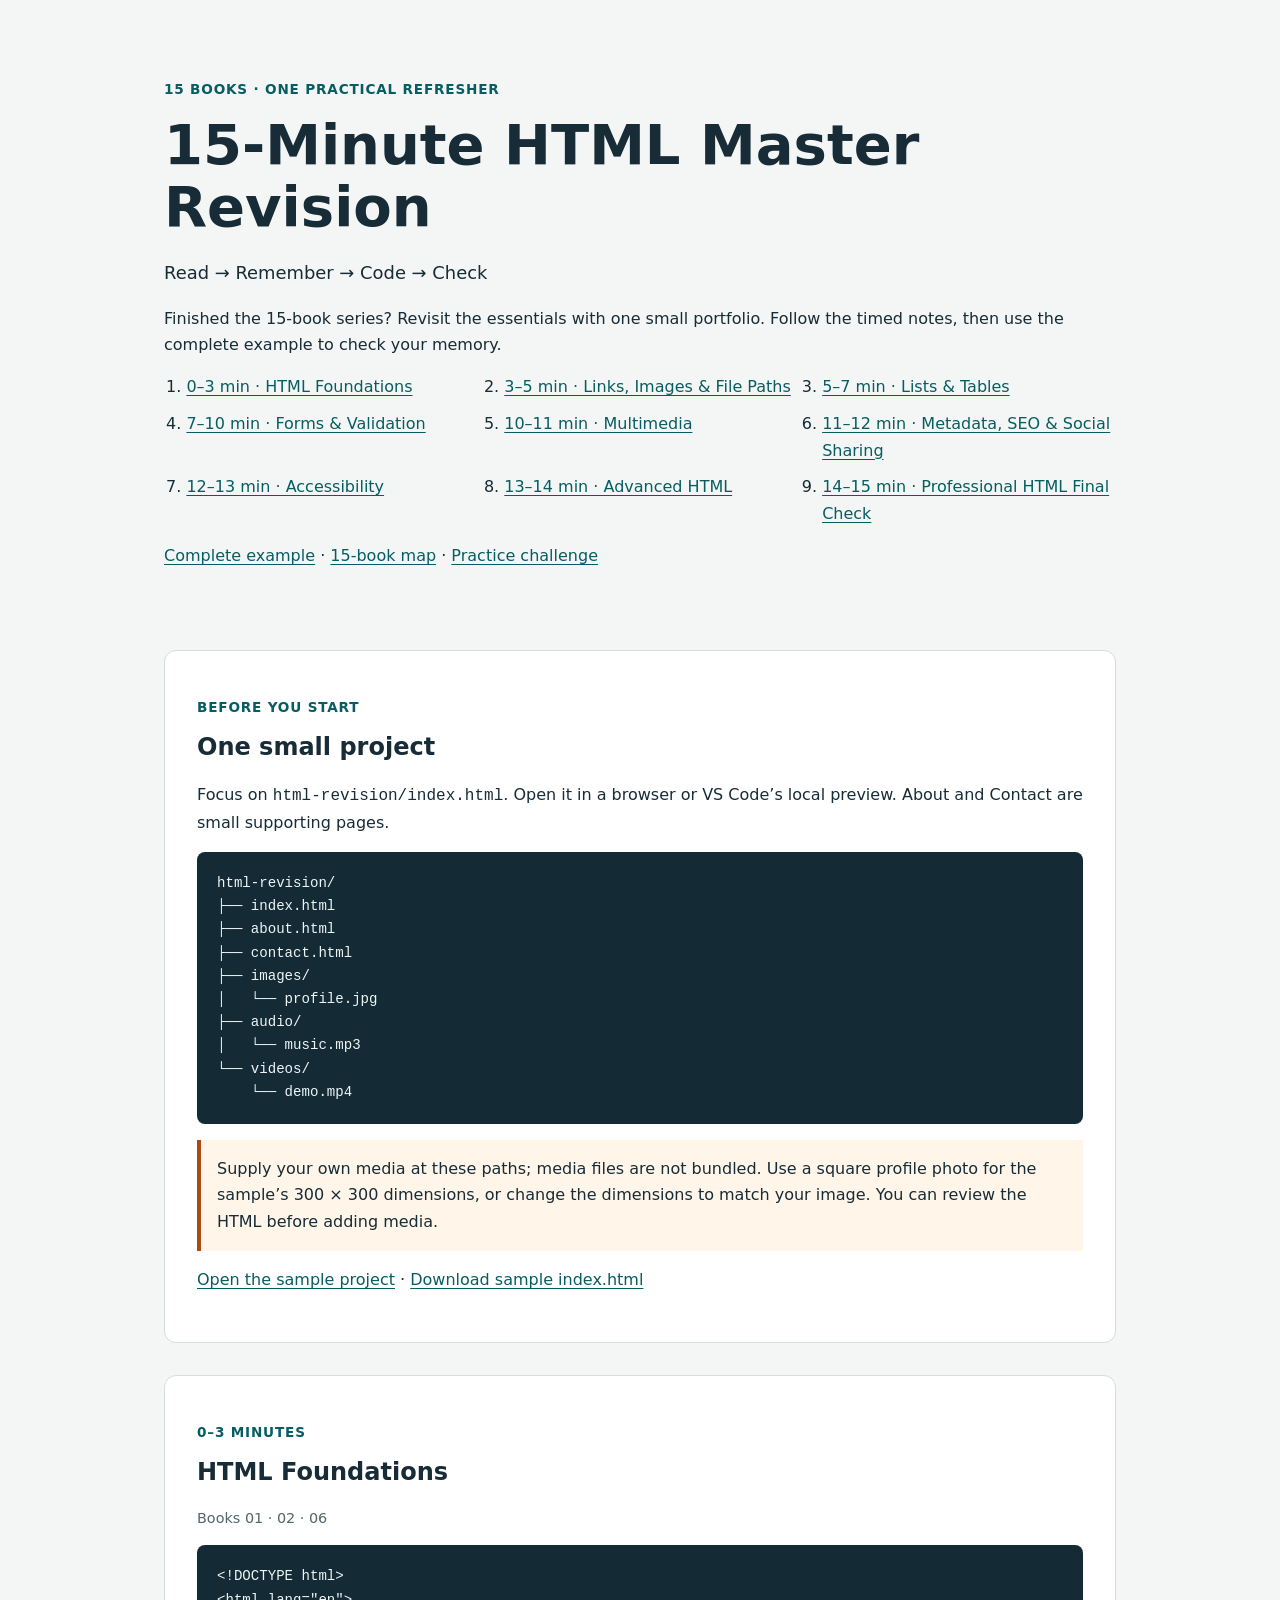
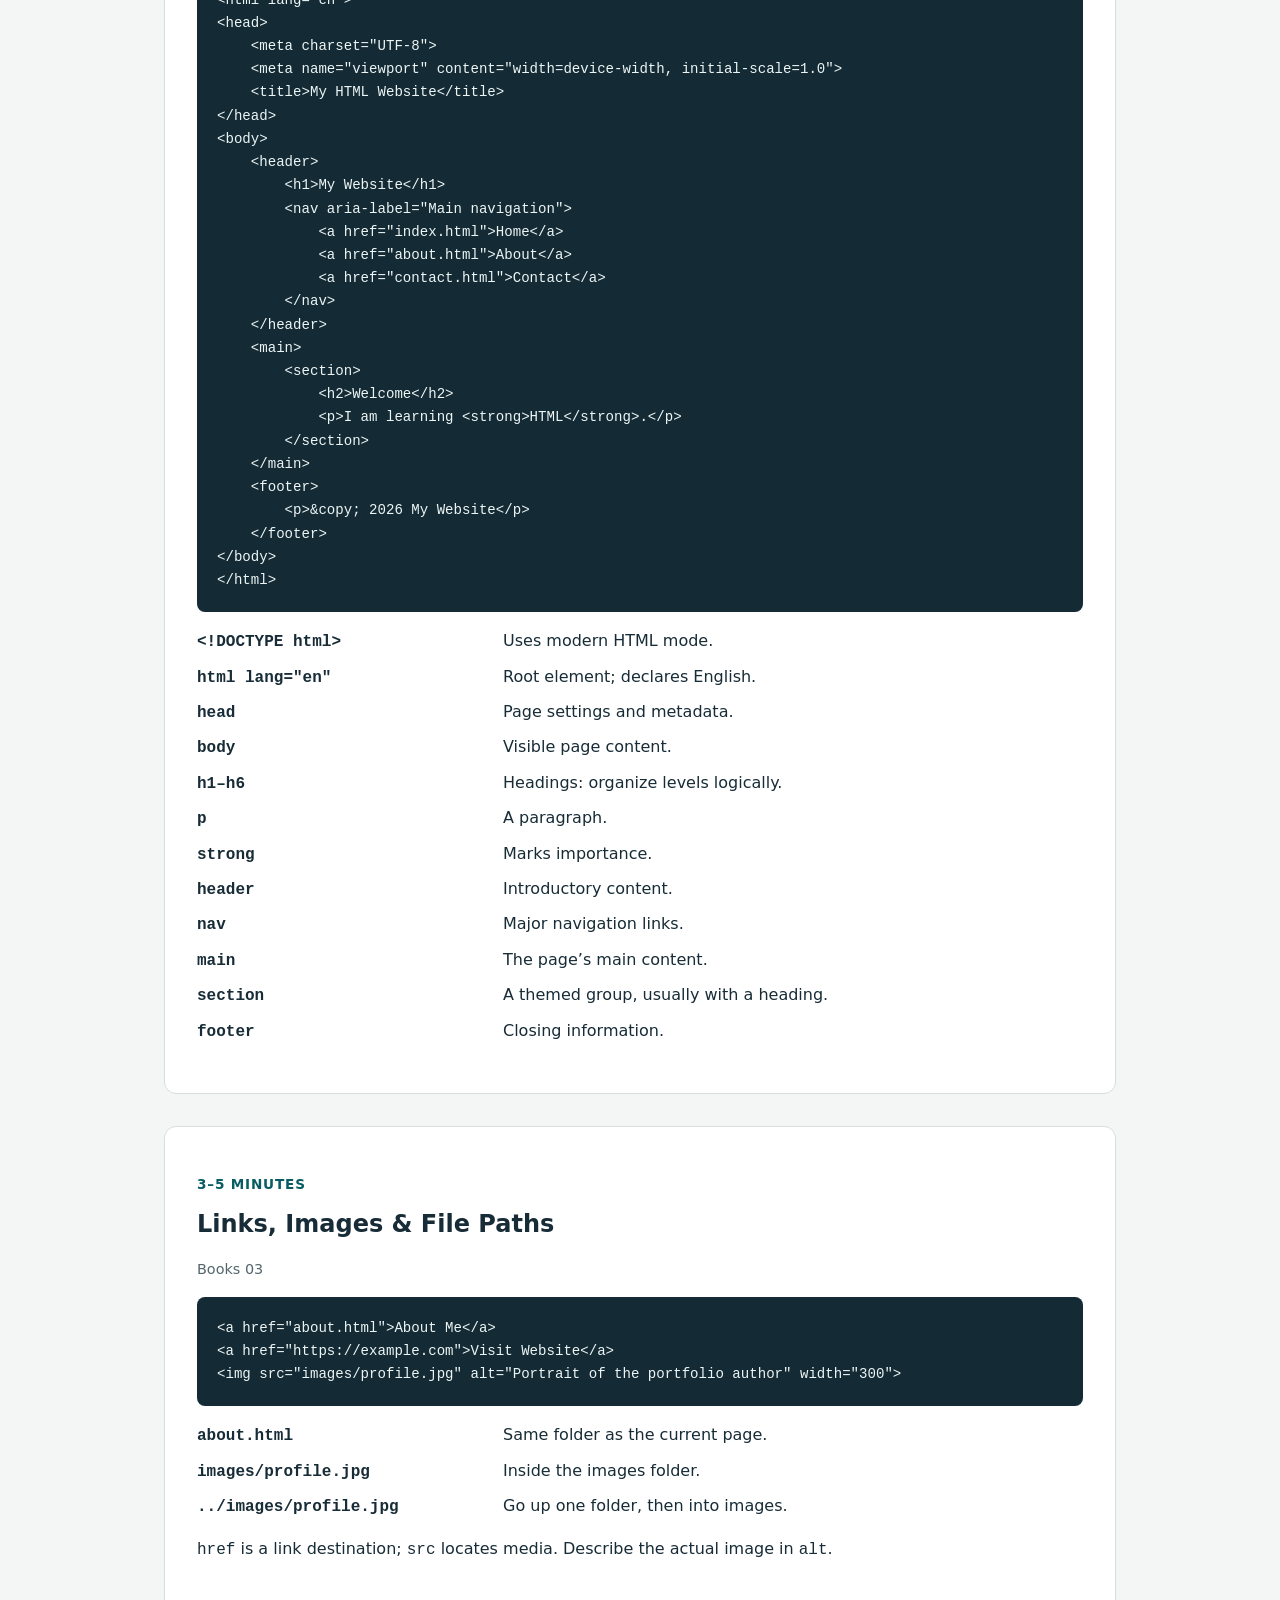
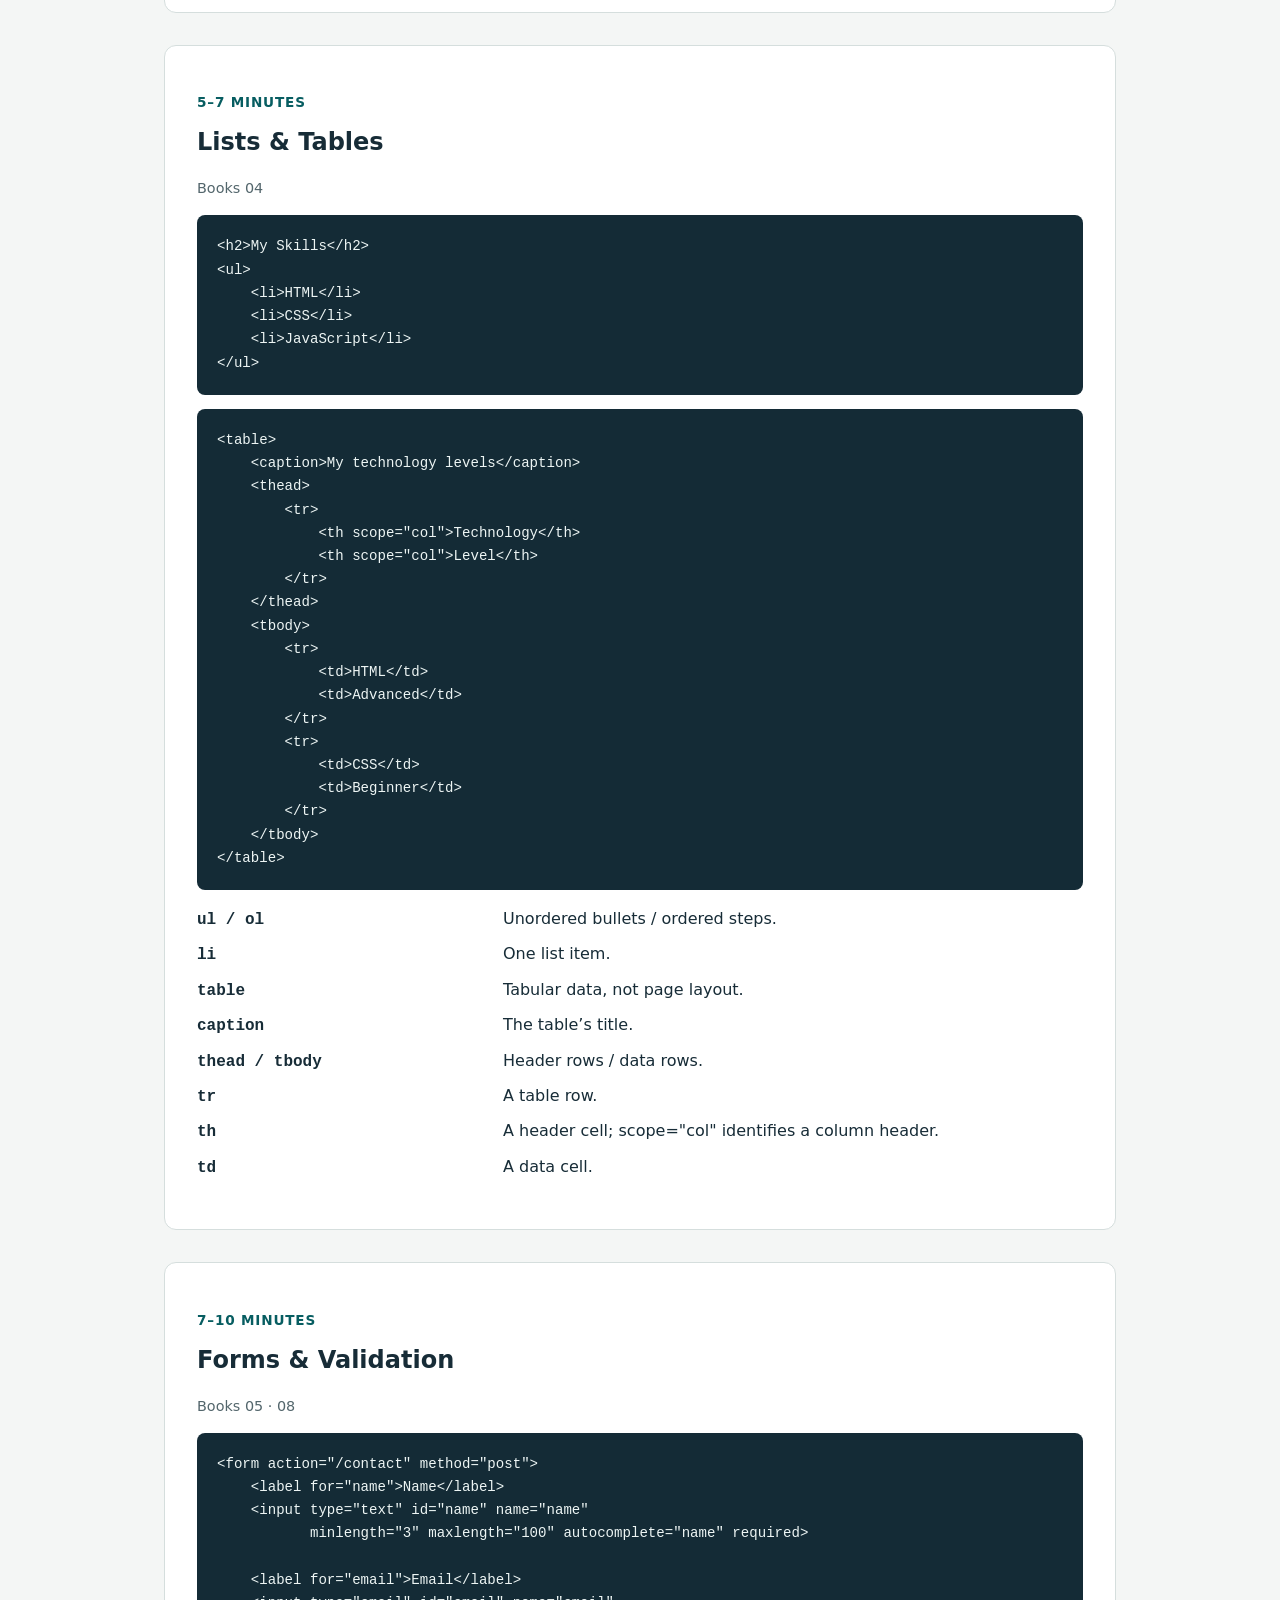
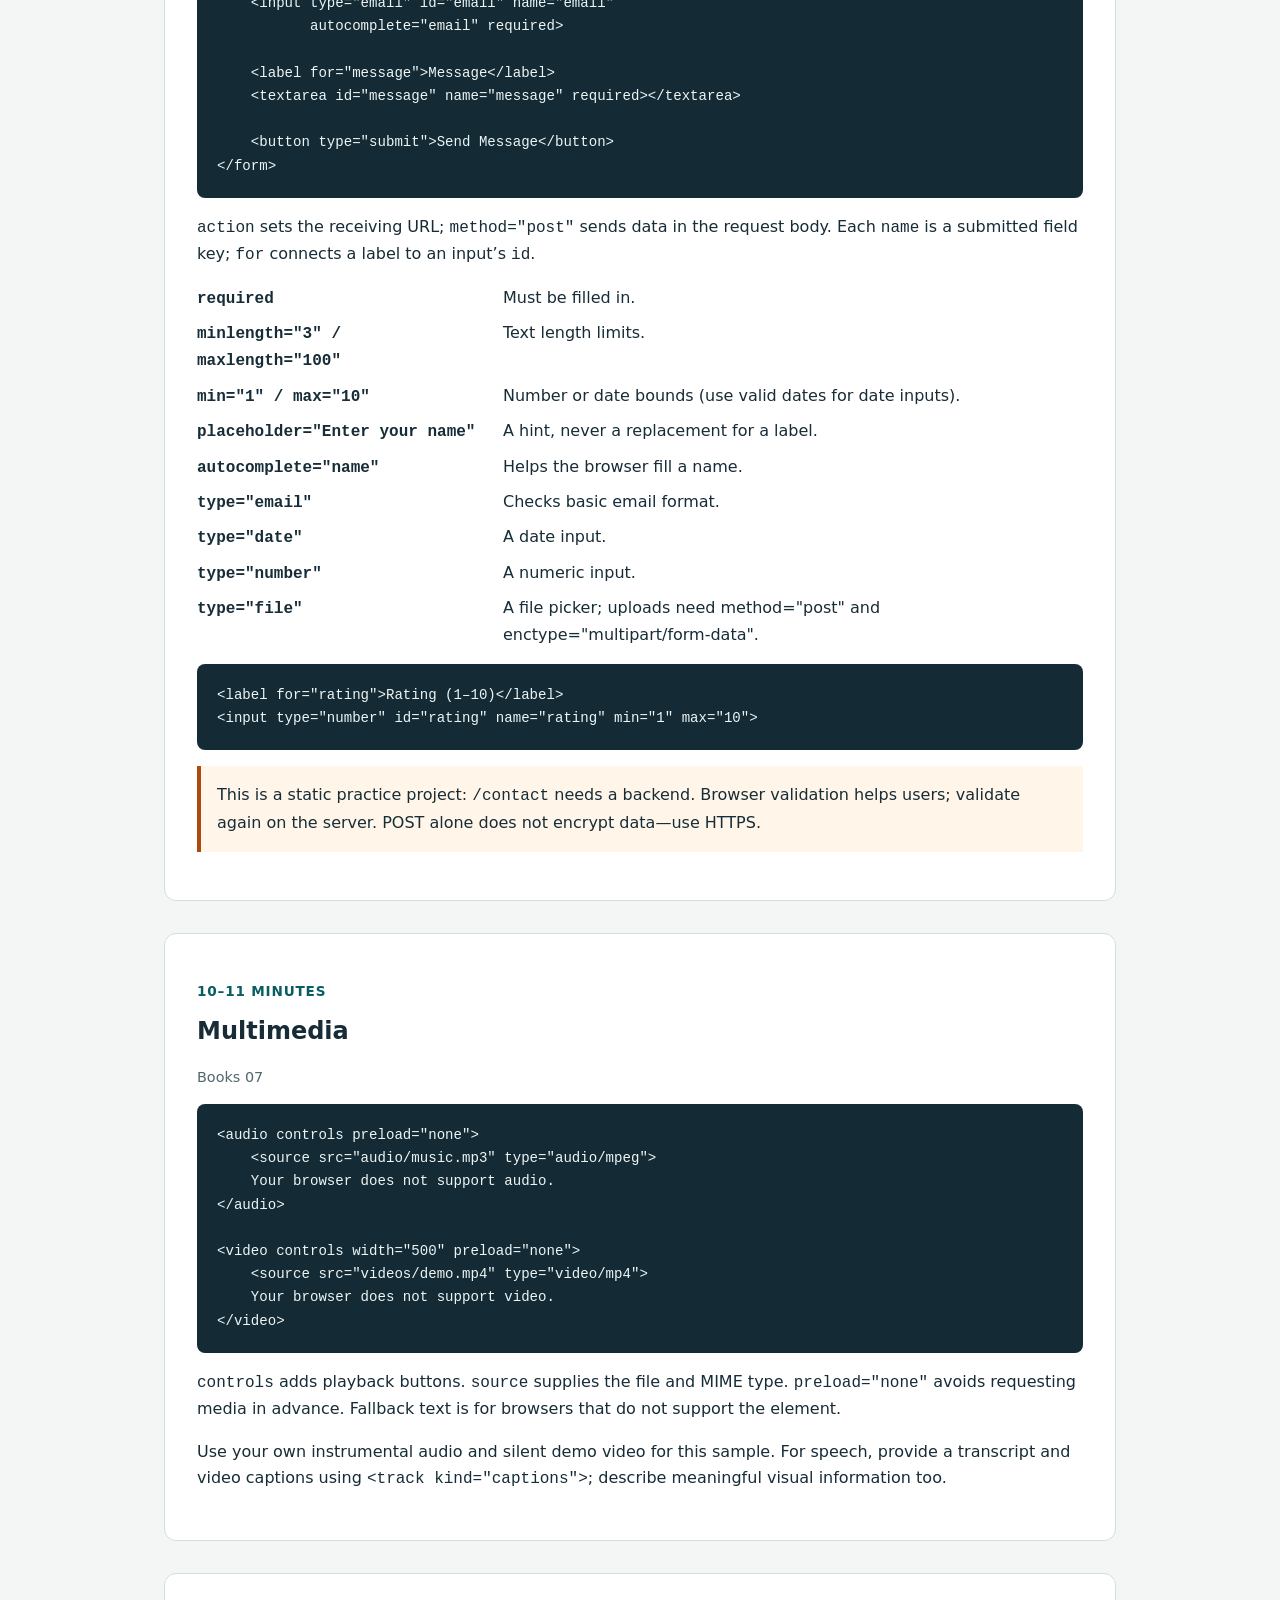
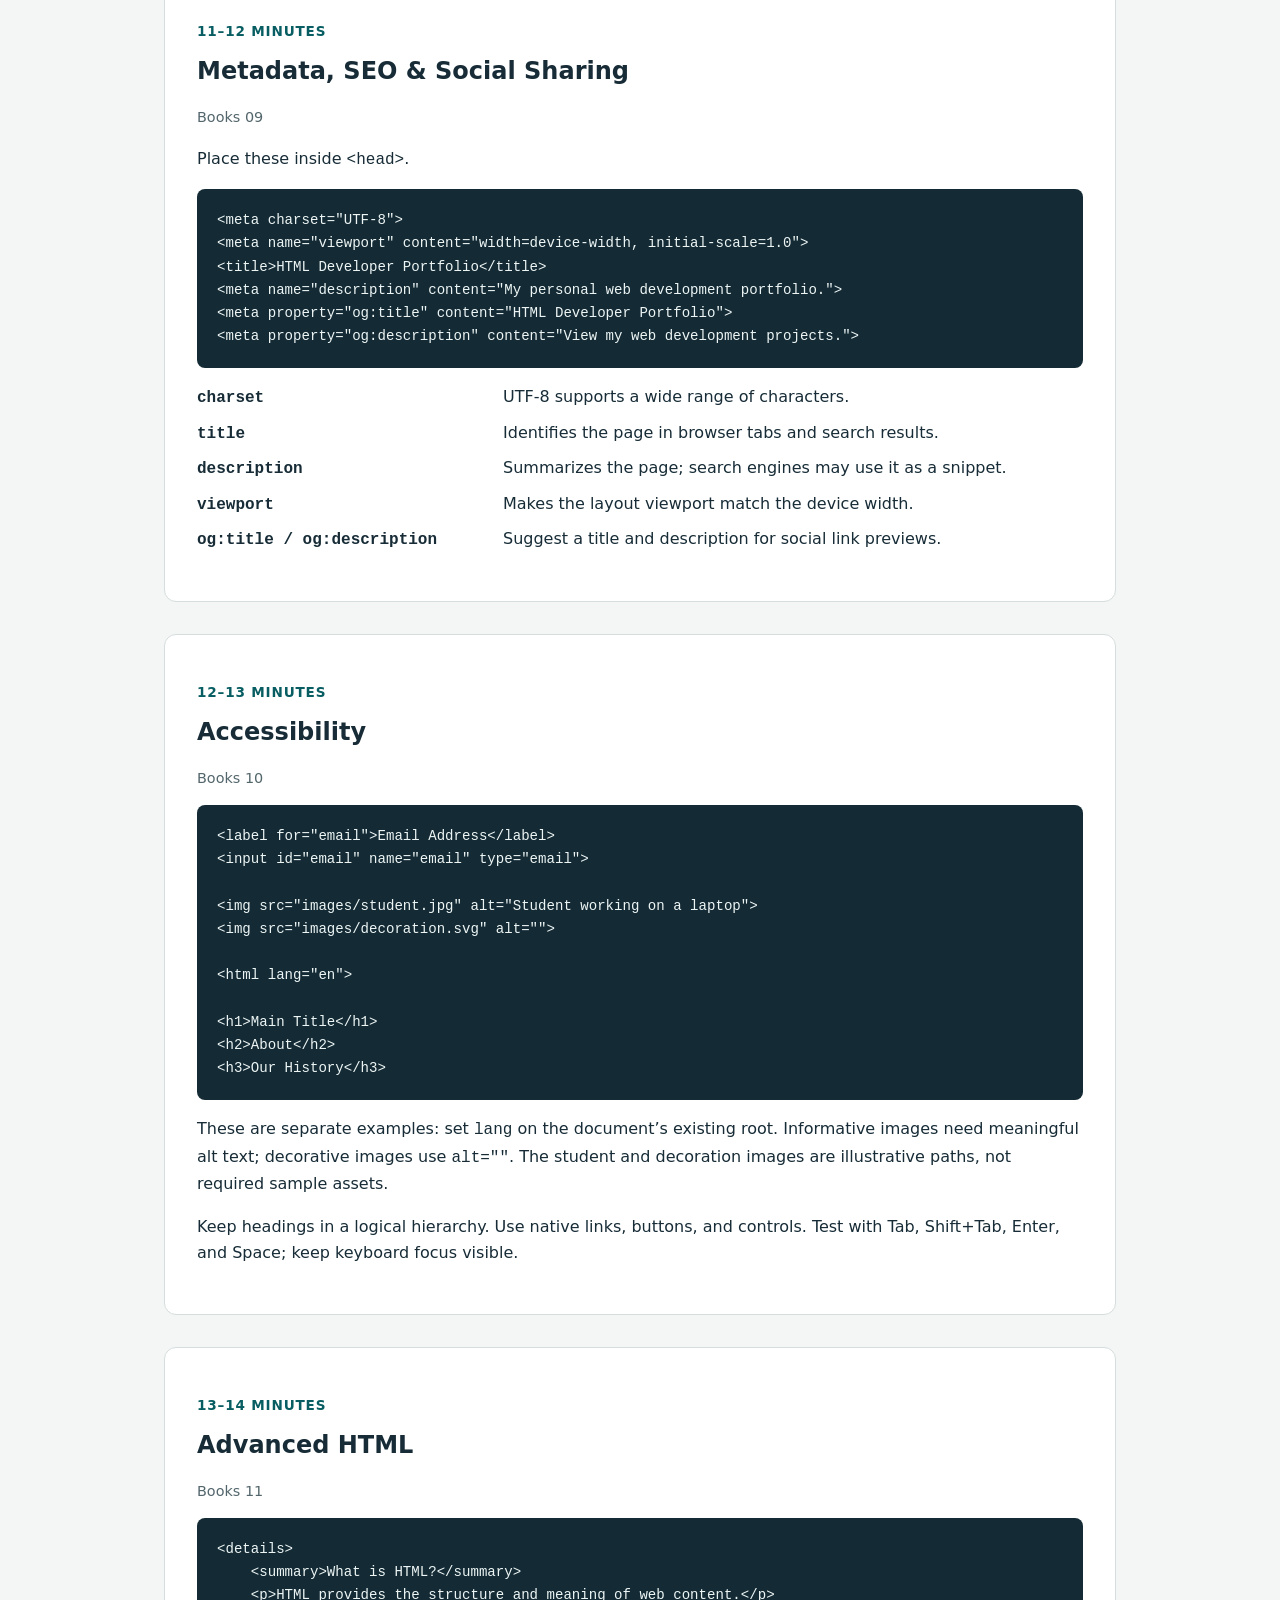
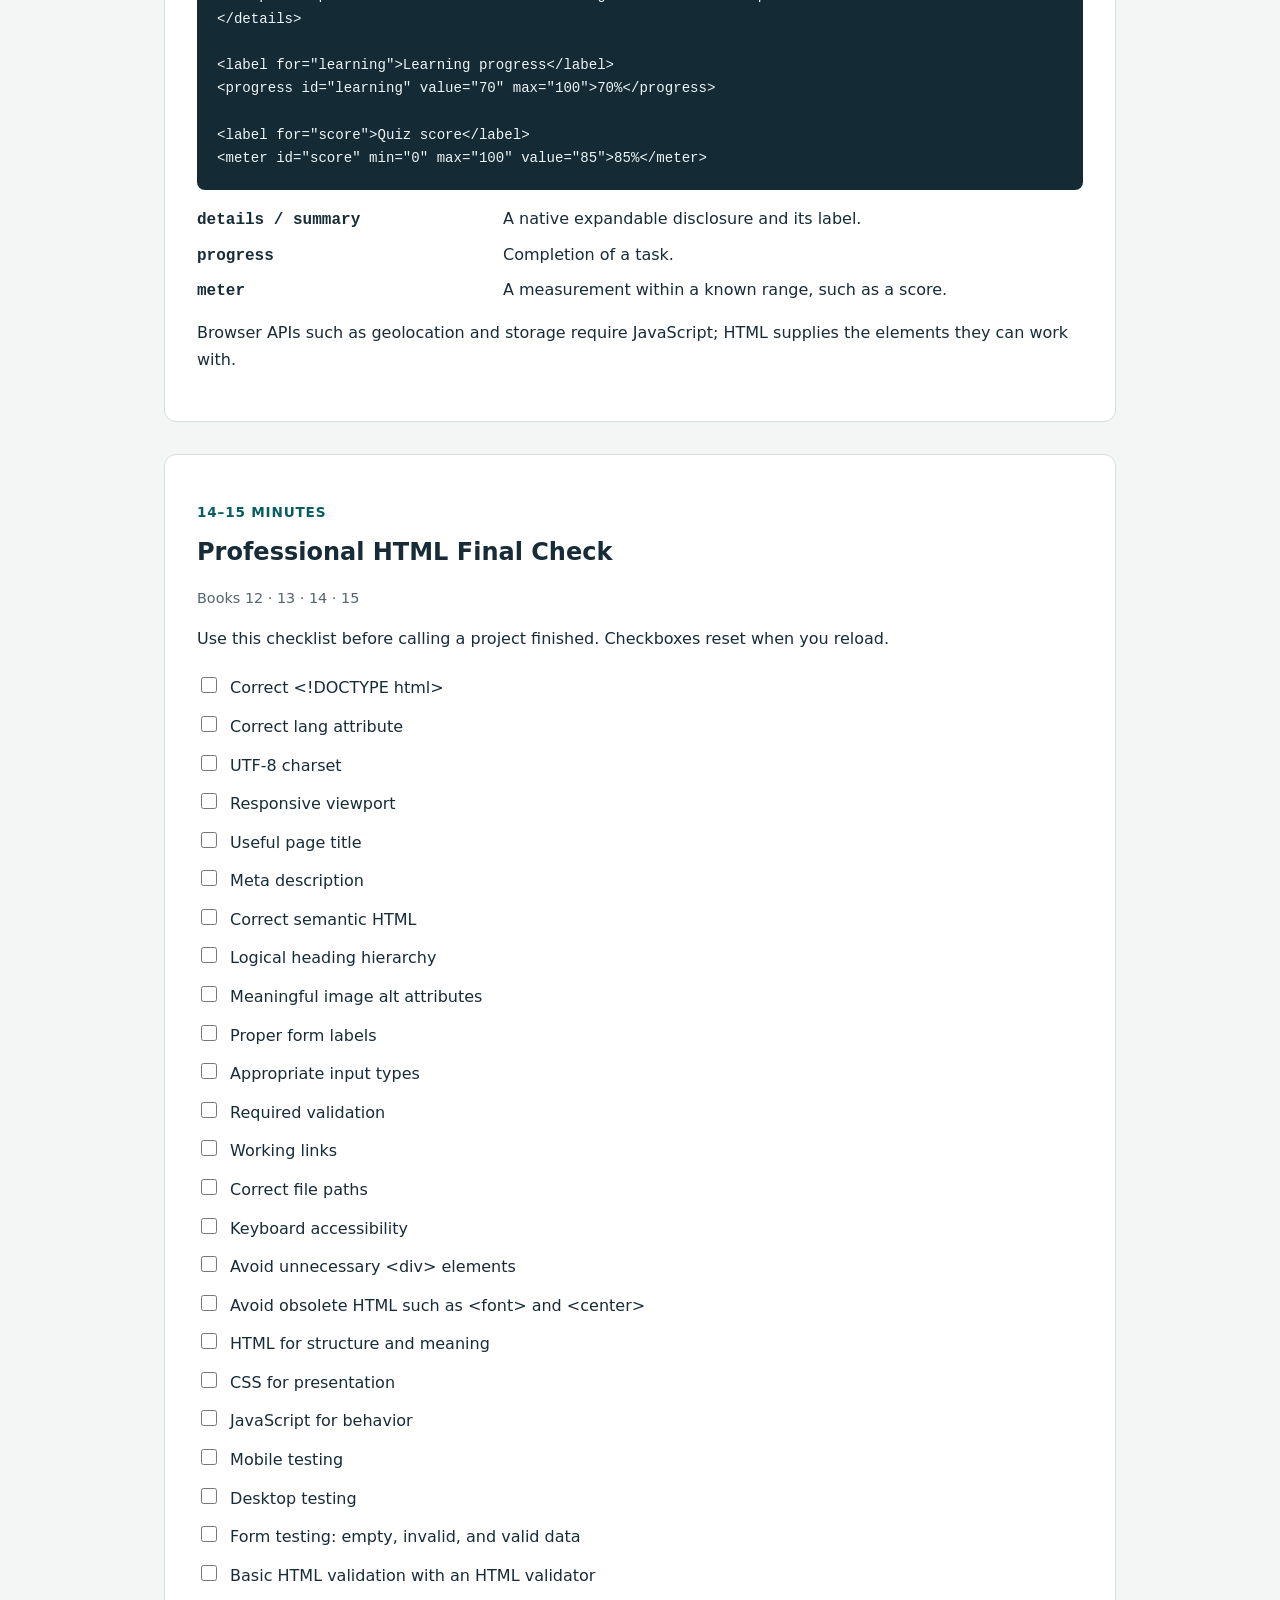
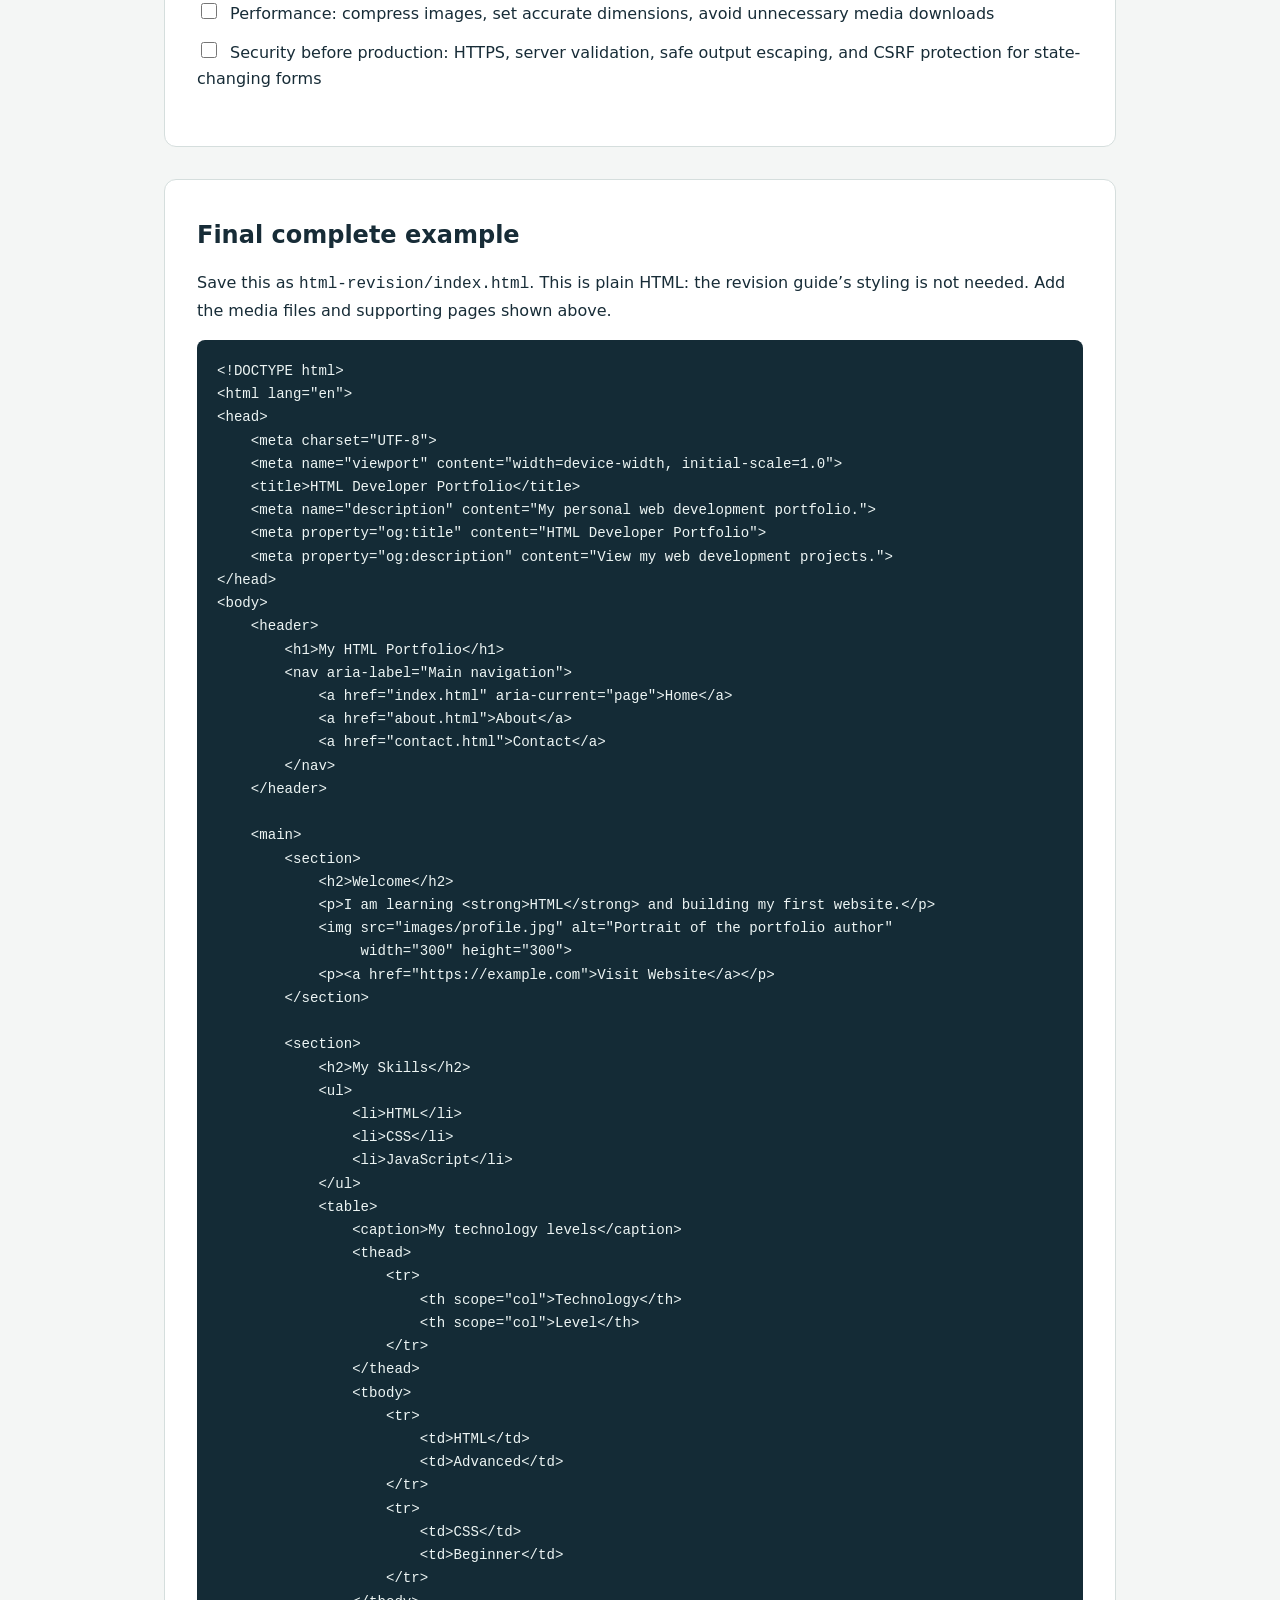
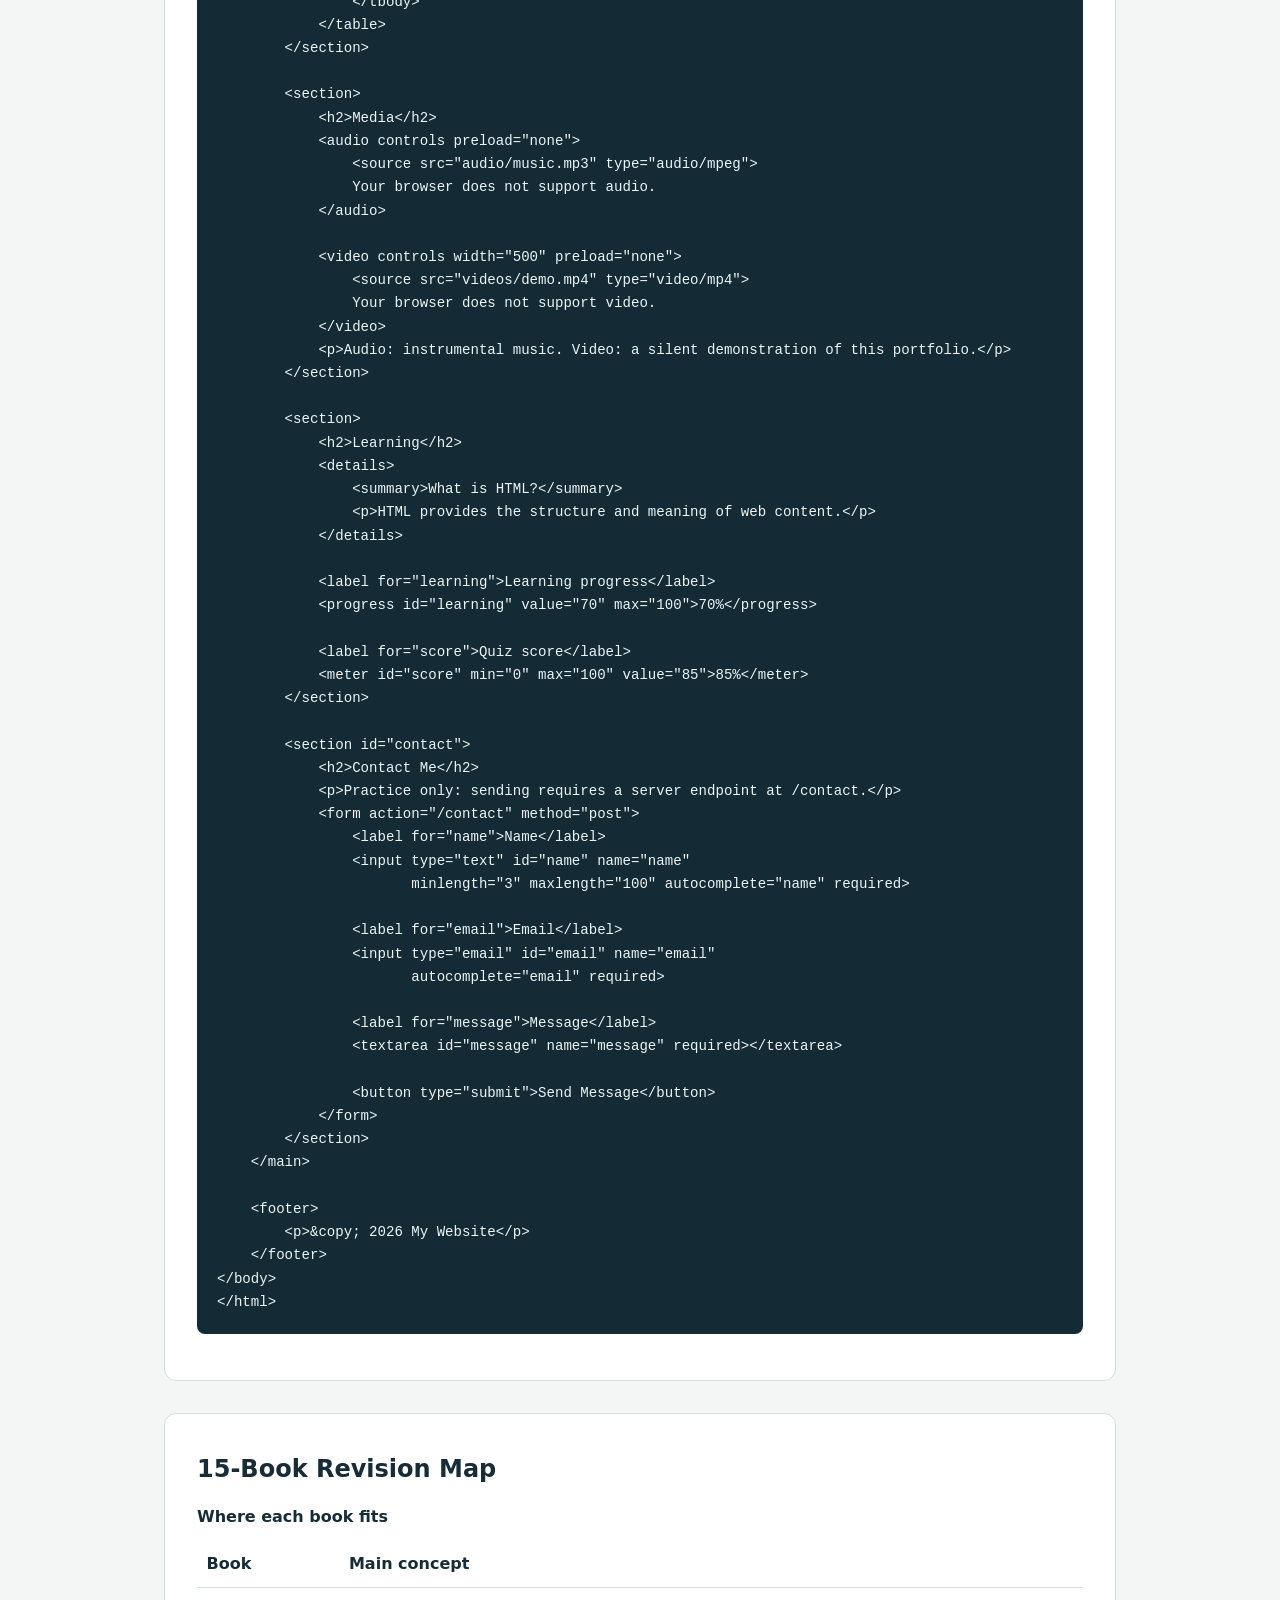
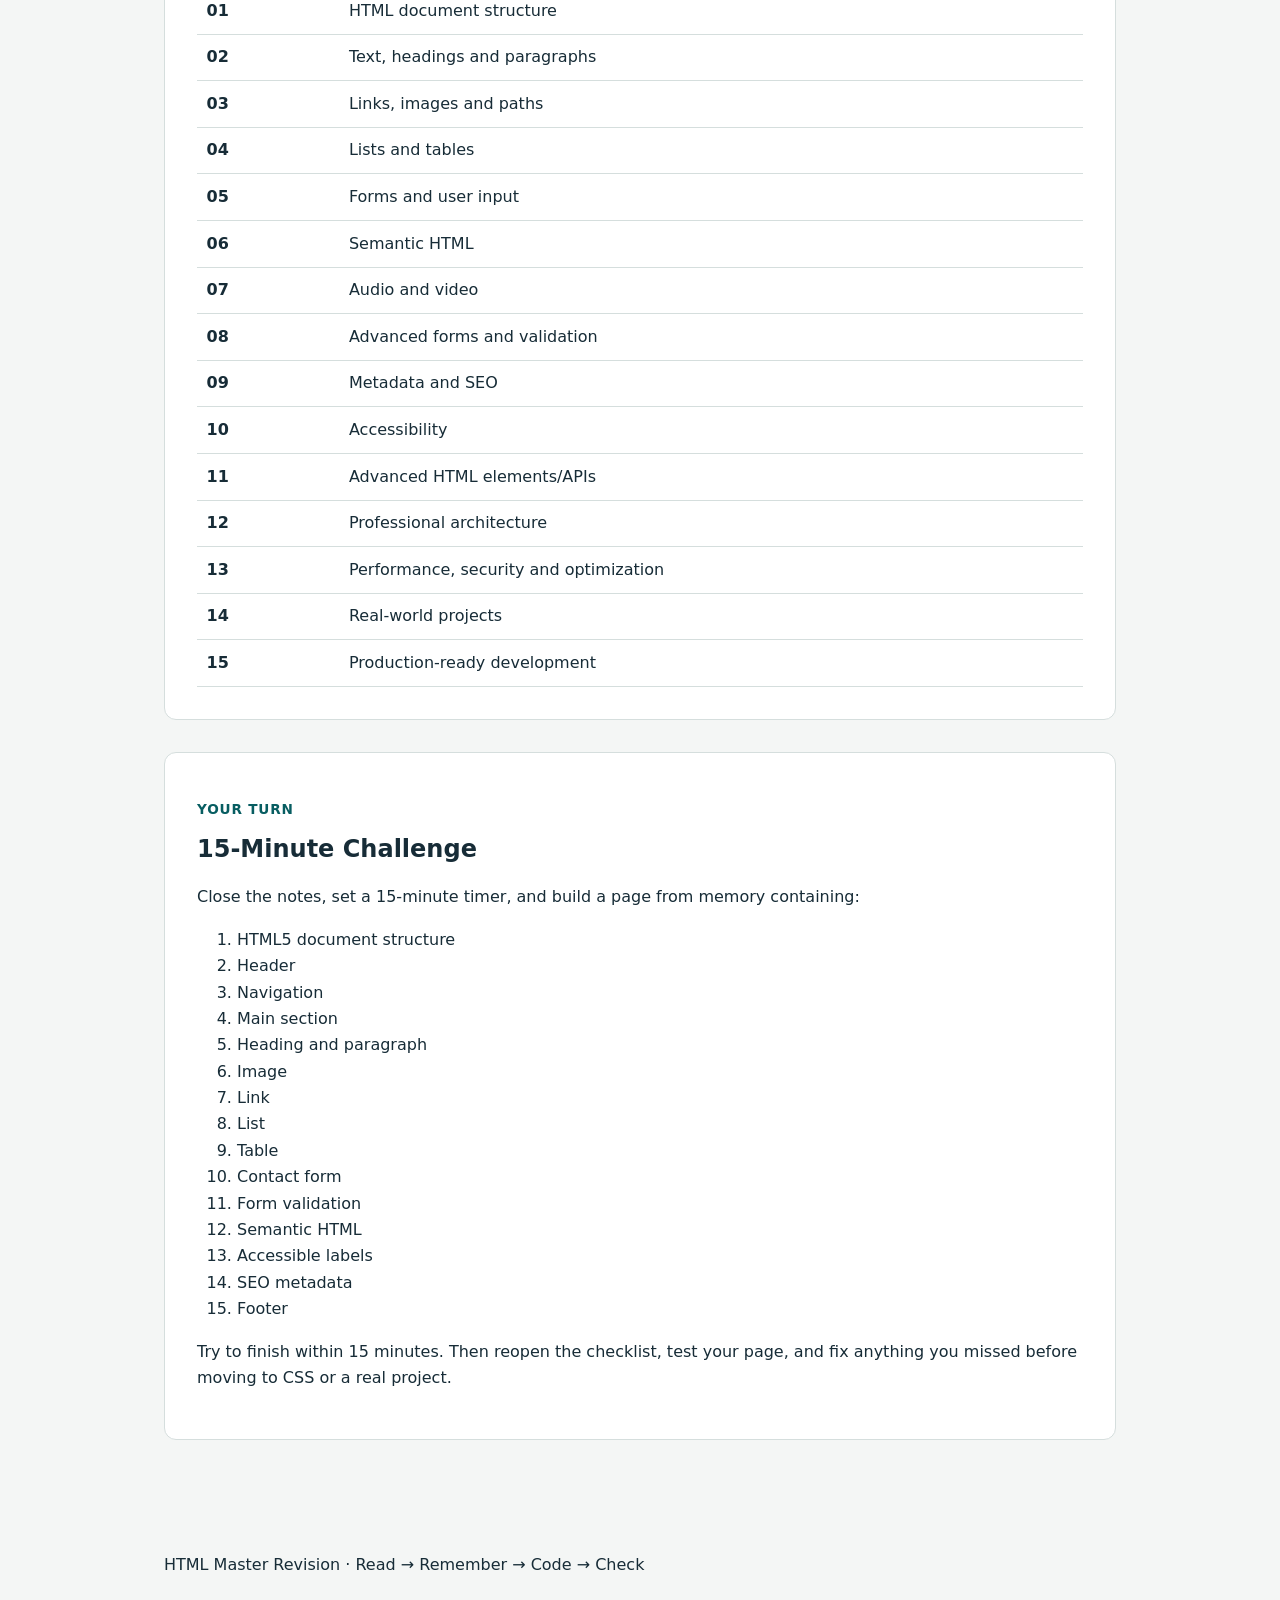
==== index.html @ c62f336c "first commit" ====
<!doctype html>
<html lang="en">
  <head>
    <meta charset="UTF-8" />
    <meta name="viewport" content="width=device-width, initial-scale=1.0" />
    <title>15-Minute HTML Master Revision</title>
    <meta
      name="description"
      content="A practical 15-minute HTML refresher covering foundations, forms, accessibility, and production checks from all 15 books."
    />
    <style>
      :root {
        color-scheme: light;
        font-family: system-ui, sans-serif;
        color: #172c37;
        background: #f4f6f5;
        line-height: 1.65;
      }
      * {
        box-sizing: border-box;
      }
      body {
        margin: 0;
      }
      body > header,
      main,
      body > footer {
        max-width: 1000px;
        margin: auto;
        padding: 2rem 1.5rem;
      }
      body > header {
        padding-top: 4rem;
      }
      h1 {
        font-size: clamp(2rem, 5vw, 3.5rem);
        line-height: 1.12;
        max-width: 800px;
        margin: 0.7rem 0 1.2rem;
      }
      h2 {
        line-height: 1.25;
        margin-top: 0.5rem;
      }
      h3 {
        line-height: 1.3;
      }
      a {
        color: #075d61;
        text-underline-offset: 0.2em;
      }
      a:hover {
        color: #123e40;
      }
      :focus-visible {
        outline: 3px solid #ac4a12;
        outline-offset: 4px;
      }
      .eyebrow,
      .time {
        color: #075d61;
        font-weight: 700;
        letter-spacing: 0.06em;
        font-size: 0.85rem;
        text-transform: uppercase;
      }
      .intro {
        max-width: 720px;
        font-size: 1.12rem;
      }
      nav ol {
        display: grid;
        grid-template-columns: repeat(auto-fit, minmax(230px, 1fr));
        gap: 0.65rem 1.5rem;
        padding-left: 1.4rem;
      }
      section {
        margin-bottom: 2rem;
        background: white;
        border: 1px solid #d5dedd;
        border-radius: 12px;
        padding: clamp(1rem, 3vw, 2rem);
        scroll-margin-top: 1rem;
      }
      .books {
        color: #53666c;
        font-size: 0.9rem;
      }
      pre {
        background: #142b36;
        color: #edf5f4;
        padding: 1.25rem;
        border-radius: 8px;
        overflow-x: auto;
        font-size: 0.88rem;
        line-height: 1.65;
      }
      code {
        font-family: Consolas, monospace;
        overflow-wrap: anywhere;
      }
      pre code {
        overflow-wrap: normal;
      }
      dl {
        display: grid;
        grid-template-columns: minmax(130px, 1fr) 2fr;
        gap: 0.5rem 1rem;
      }
      dt {
        font-weight: 600;
      }
      dd {
        margin: 0;
      }
      .note {
        padding: 1rem;
        border-left: 4px solid #ac4a12;
        background: #fff6e9;
      }
      .checklist {
        list-style: none;
        padding: 0;
      }
      .checklist li {
        padding: 0.35rem 0;
      }
      input[type="checkbox"] {
        accent-color: #075d61;
        width: 1rem;
        height: 1rem;
        margin-right: 0.5rem;
      }
      table {
        width: 100%;
        border-collapse: collapse;
      }
      caption {
        text-align: left;
        font-weight: 600;
        margin-bottom: 0.7rem;
      }
      th,
      td {
        padding: 0.6rem;
        border-bottom: 1px solid #d5dedd;
        text-align: left;
      }
      .skip {
        position: absolute;
        top: -100px;
        left: 1rem;
        padding: 0.6rem;
        background: white;
      }
      .skip:focus {
        top: 1rem;
      }
      @media (max-width: 550px) {
        dl {
          grid-template-columns: 1fr;
        }
        dd {
          margin-bottom: 0.5rem;
        }
      }
      @media print {
        :root {
          background: white;
          color: black;
        }
        section {
          border: 0;
          padding: 0;
        }
        pre {
          white-space: pre-wrap;
          overflow-wrap: anywhere;
          background: #eee;
          color: black;
        }
        nav,
        .skip {
          display: none;
        }
      }
    </style>
  </head>
  <body>
    <a class="skip" href="#revision">Skip to revision</a>
    <header>
      <p class="eyebrow">15 books · One practical refresher</p>
      <h1>15-Minute HTML Master Revision</h1>
      <p class="intro">Read → Remember → Code → Check</p>
      <p>
        Finished the 15-book series? Revisit the essentials with one small
        portfolio. Follow the timed notes, then use the complete example to
        check your memory.
      </p>
      <nav aria-label="Revision timeline">
        <ol>
          <li><a href="#foundations">0–3 min · HTML Foundations</a></li>
          <li><a href="#paths">3–5 min · Links, Images & File Paths</a></li>
          <li><a href="#lists">5–7 min · Lists & Tables</a></li>
          <li><a href="#forms">7–10 min · Forms & Validation</a></li>
          <li><a href="#media">10–11 min · Multimedia</a></li>
          <li>
            <a href="#metadata">11–12 min · Metadata, SEO & Social Sharing</a>
          </li>
          <li><a href="#accessibility">12–13 min · Accessibility</a></li>
          <li><a href="#advanced">13–14 min · Advanced HTML</a></li>
          <li>
            <a href="#check">14–15 min · Professional HTML Final Check</a>
          </li>
        </ol>
      </nav>
      <p>
        <a href="#complete">Complete example</a> ·
        <a href="#book-map">15-book map</a> ·
        <a href="#challenge">Practice challenge</a>
      </p>
    </header>
    <main id="revision">
      <section aria-labelledby="setup-title">
        <p class="eyebrow">Before you start</p>
        <h2 id="setup-title">One small project</h2>
        <p>
          Focus on <code>html-revision/index.html</code>. Open it in a browser
          or VS Code’s local preview. About and Contact are small supporting
          pages.
        </p>
        <pre><code>html-revision/
├── index.html
├── about.html
├── contact.html
├── images/
│   └── profile.jpg
├── audio/
│   └── music.mp3
└── videos/
    └── demo.mp4</code></pre>
        <p class="note">
          Supply your own media at these paths; media files are not bundled. Use
          a square profile photo for the sample’s 300 × 300 dimensions, or
          change the dimensions to match your image. You can review the HTML
          before adding media.
        </p>
        <p>
          <a href="html-revision/index.html">Open the sample project</a> ·
          <a href="html-revision/index.html" download="index.html"
            >Download sample index.html</a
          >
        </p>
      </section>
      <section id="foundations" aria-labelledby="foundations-title">
        <p class="time">0–3 minutes</p>
        <h2 id="foundations-title">HTML Foundations</h2>
        <p class="books">Books 01 · 02 · 06</p>
        <pre><code>&lt;!DOCTYPE html&gt;
&lt;html lang=&quot;en&quot;&gt;
&lt;head&gt;
    &lt;meta charset=&quot;UTF-8&quot;&gt;
    &lt;meta name=&quot;viewport&quot; content=&quot;width=device-width, initial-scale=1.0&quot;&gt;
    &lt;title&gt;My HTML Website&lt;/title&gt;
&lt;/head&gt;
&lt;body&gt;
    &lt;header&gt;
        &lt;h1&gt;My Website&lt;/h1&gt;
        &lt;nav aria-label=&quot;Main navigation&quot;&gt;
            &lt;a href=&quot;index.html&quot;&gt;Home&lt;/a&gt;
            &lt;a href=&quot;about.html&quot;&gt;About&lt;/a&gt;
            &lt;a href=&quot;contact.html&quot;&gt;Contact&lt;/a&gt;
        &lt;/nav&gt;
    &lt;/header&gt;
    &lt;main&gt;
        &lt;section&gt;
            &lt;h2&gt;Welcome&lt;/h2&gt;
            &lt;p&gt;I am learning &lt;strong&gt;HTML&lt;/strong&gt;.&lt;/p&gt;
        &lt;/section&gt;
    &lt;/main&gt;
    &lt;footer&gt;
        &lt;p&gt;&amp;copy; 2026 My Website&lt;/p&gt;
    &lt;/footer&gt;
&lt;/body&gt;
&lt;/html&gt;</code></pre>
        <dl>
          <dt><code>&lt;!DOCTYPE html&gt;</code></dt>
          <dd>Uses modern HTML mode.</dd>
          <dt><code>html lang=&quot;en&quot;</code></dt>
          <dd>Root element; declares English.</dd>
          <dt><code>head</code></dt>
          <dd>Page settings and metadata.</dd>
          <dt><code>body</code></dt>
          <dd>Visible page content.</dd>
          <dt><code>h1–h6</code></dt>
          <dd>Headings: organize levels logically.</dd>
          <dt><code>p</code></dt>
          <dd>A paragraph.</dd>
          <dt><code>strong</code></dt>
          <dd>Marks importance.</dd>
          <dt><code>header</code></dt>
          <dd>Introductory content.</dd>
          <dt><code>nav</code></dt>
          <dd>Major navigation links.</dd>
          <dt><code>main</code></dt>
          <dd>The page’s main content.</dd>
          <dt><code>section</code></dt>
          <dd>A themed group, usually with a heading.</dd>
          <dt><code>footer</code></dt>
          <dd>Closing information.</dd>
        </dl>
      </section>
      <section id="paths" aria-labelledby="paths-title">
        <p class="time">3–5 minutes</p>
        <h2 id="paths-title">Links, Images & File Paths</h2>
        <p class="books">Books 03</p>
        <pre><code>&lt;a href=&quot;about.html&quot;&gt;About Me&lt;/a&gt;
&lt;a href=&quot;https://example.com&quot;&gt;Visit Website&lt;/a&gt;
&lt;img src=&quot;images/profile.jpg&quot; alt=&quot;Portrait of the portfolio author&quot; width=&quot;300&quot;&gt;</code></pre>
        <dl>
          <dt><code>about.html</code></dt>
          <dd>Same folder as the current page.</dd>
          <dt><code>images/profile.jpg</code></dt>
          <dd>Inside the images folder.</dd>
          <dt><code>../images/profile.jpg</code></dt>
          <dd>Go up one folder, then into images.</dd>
        </dl>
        <p>
          <code>href</code> is a link destination; <code>src</code> locates
          media. Describe the actual image in <code>alt</code>.
        </p>
      </section>
      <section id="lists" aria-labelledby="lists-title">
        <p class="time">5–7 minutes</p>
        <h2 id="lists-title">Lists & Tables</h2>
        <p class="books">Books 04</p>
        <pre><code>&lt;h2&gt;My Skills&lt;/h2&gt;
&lt;ul&gt;
    &lt;li&gt;HTML&lt;/li&gt;
    &lt;li&gt;CSS&lt;/li&gt;
    &lt;li&gt;JavaScript&lt;/li&gt;
&lt;/ul&gt;</code></pre>
        <pre><code>&lt;table&gt;
    &lt;caption&gt;My technology levels&lt;/caption&gt;
    &lt;thead&gt;
        &lt;tr&gt;
            &lt;th scope=&quot;col&quot;&gt;Technology&lt;/th&gt;
            &lt;th scope=&quot;col&quot;&gt;Level&lt;/th&gt;
        &lt;/tr&gt;
    &lt;/thead&gt;
    &lt;tbody&gt;
        &lt;tr&gt;
            &lt;td&gt;HTML&lt;/td&gt;
            &lt;td&gt;Advanced&lt;/td&gt;
        &lt;/tr&gt;
        &lt;tr&gt;
            &lt;td&gt;CSS&lt;/td&gt;
            &lt;td&gt;Beginner&lt;/td&gt;
        &lt;/tr&gt;
    &lt;/tbody&gt;
&lt;/table&gt;</code></pre>
        <dl>
          <dt><code>ul / ol</code></dt>
          <dd>Unordered bullets / ordered steps.</dd>
          <dt><code>li</code></dt>
          <dd>One list item.</dd>
          <dt><code>table</code></dt>
          <dd>Tabular data, not page layout.</dd>
          <dt><code>caption</code></dt>
          <dd>The table’s title.</dd>
          <dt><code>thead / tbody</code></dt>
          <dd>Header rows / data rows.</dd>
          <dt><code>tr</code></dt>
          <dd>A table row.</dd>
          <dt><code>th</code></dt>
          <dd>A header cell; scope="col" identifies a column header.</dd>
          <dt><code>td</code></dt>
          <dd>A data cell.</dd>
        </dl>
      </section>
      <section id="forms" aria-labelledby="forms-title">
        <p class="time">7–10 minutes</p>
        <h2 id="forms-title">Forms & Validation</h2>
        <p class="books">Books 05 · 08</p>
        <pre><code>&lt;form action=&quot;/contact&quot; method=&quot;post&quot;&gt;
    &lt;label for=&quot;name&quot;&gt;Name&lt;/label&gt;
    &lt;input type=&quot;text&quot; id=&quot;name&quot; name=&quot;name&quot;
           minlength=&quot;3&quot; maxlength=&quot;100&quot; autocomplete=&quot;name&quot; required&gt;

    &lt;label for=&quot;email&quot;&gt;Email&lt;/label&gt;
    &lt;input type=&quot;email&quot; id=&quot;email&quot; name=&quot;email&quot;
           autocomplete=&quot;email&quot; required&gt;

    &lt;label for=&quot;message&quot;&gt;Message&lt;/label&gt;
    &lt;textarea id=&quot;message&quot; name=&quot;message&quot; required&gt;&lt;/textarea&gt;

    &lt;button type=&quot;submit&quot;&gt;Send Message&lt;/button&gt;
&lt;/form&gt;</code></pre>
        <p>
          <code>action</code> sets the receiving URL;
          <code>method="post"</code> sends data in the request body. Each
          <code>name</code> is a submitted field key; <code>for</code> connects
          a label to an input’s <code>id</code>.
        </p>
        <dl>
          <dt><code>required</code></dt>
          <dd>Must be filled in.</dd>
          <dt>
            <code>minlength=&quot;3&quot; / maxlength=&quot;100&quot;</code>
          </dt>
          <dd>Text length limits.</dd>
          <dt><code>min=&quot;1&quot; / max=&quot;10&quot;</code></dt>
          <dd>Number or date bounds (use valid dates for date inputs).</dd>
          <dt><code>placeholder=&quot;Enter your name&quot;</code></dt>
          <dd>A hint, never a replacement for a label.</dd>
          <dt><code>autocomplete=&quot;name&quot;</code></dt>
          <dd>Helps the browser fill a name.</dd>
          <dt><code>type=&quot;email&quot;</code></dt>
          <dd>Checks basic email format.</dd>
          <dt><code>type=&quot;date&quot;</code></dt>
          <dd>A date input.</dd>
          <dt><code>type=&quot;number&quot;</code></dt>
          <dd>A numeric input.</dd>
          <dt><code>type=&quot;file&quot;</code></dt>
          <dd>
            A file picker; uploads need method="post" and
            enctype="multipart/form-data".
          </dd>
        </dl>
        <pre><code>&lt;label for=&quot;rating&quot;&gt;Rating (1–10)&lt;/label&gt;
&lt;input type=&quot;number&quot; id=&quot;rating&quot; name=&quot;rating&quot; min=&quot;1&quot; max=&quot;10&quot;&gt;</code></pre>
        <p class="note">
          This is a static practice project: <code>/contact</code> needs a
          backend. Browser validation helps users; validate again on the server.
          POST alone does not encrypt data—use HTTPS.
        </p>
      </section>
      <section id="media" aria-labelledby="media-title">
        <p class="time">10–11 minutes</p>
        <h2 id="media-title">Multimedia</h2>
        <p class="books">Books 07</p>
        <pre><code>&lt;audio controls preload=&quot;none&quot;&gt;
    &lt;source src=&quot;audio/music.mp3&quot; type=&quot;audio/mpeg&quot;&gt;
    Your browser does not support audio.
&lt;/audio&gt;

&lt;video controls width=&quot;500&quot; preload=&quot;none&quot;&gt;
    &lt;source src=&quot;videos/demo.mp4&quot; type=&quot;video/mp4&quot;&gt;
    Your browser does not support video.
&lt;/video&gt;</code></pre>
        <p>
          <code>controls</code> adds playback buttons.
          <code>source</code> supplies the file and MIME type.
          <code>preload="none"</code> avoids requesting media in advance.
          Fallback text is for browsers that do not support the element.
        </p>
        <p>
          Use your own instrumental audio and silent demo video for this sample.
          For speech, provide a transcript and video captions using
          <code>&lt;track kind="captions"&gt;</code>; describe meaningful visual
          information too.
        </p>
      </section>
      <section id="metadata" aria-labelledby="metadata-title">
        <p class="time">11–12 minutes</p>
        <h2 id="metadata-title">Metadata, SEO & Social Sharing</h2>
        <p class="books">Books 09</p>
        <p>Place these inside <code>&lt;head&gt;</code>.</p>
        <pre><code>&lt;meta charset=&quot;UTF-8&quot;&gt;
&lt;meta name=&quot;viewport&quot; content=&quot;width=device-width, initial-scale=1.0&quot;&gt;
&lt;title&gt;HTML Developer Portfolio&lt;/title&gt;
&lt;meta name=&quot;description&quot; content=&quot;My personal web development portfolio.&quot;&gt;
&lt;meta property=&quot;og:title&quot; content=&quot;HTML Developer Portfolio&quot;&gt;
&lt;meta property=&quot;og:description&quot; content=&quot;View my web development projects.&quot;&gt;</code></pre>
        <dl>
          <dt><code>charset</code></dt>
          <dd>UTF-8 supports a wide range of characters.</dd>
          <dt><code>title</code></dt>
          <dd>Identifies the page in browser tabs and search results.</dd>
          <dt><code>description</code></dt>
          <dd>Summarizes the page; search engines may use it as a snippet.</dd>
          <dt><code>viewport</code></dt>
          <dd>Makes the layout viewport match the device width.</dd>
          <dt><code>og:title / og:description</code></dt>
          <dd>Suggest a title and description for social link previews.</dd>
        </dl>
      </section>
      <section id="accessibility" aria-labelledby="accessibility-title">
        <p class="time">12–13 minutes</p>
        <h2 id="accessibility-title">Accessibility</h2>
        <p class="books">Books 10</p>
        <pre><code>&lt;label for=&quot;email&quot;&gt;Email Address&lt;/label&gt;
&lt;input id=&quot;email&quot; name=&quot;email&quot; type=&quot;email&quot;&gt;

&lt;img src=&quot;images/student.jpg&quot; alt=&quot;Student working on a laptop&quot;&gt;
&lt;img src=&quot;images/decoration.svg&quot; alt=&quot;&quot;&gt;

&lt;html lang=&quot;en&quot;&gt;

&lt;h1&gt;Main Title&lt;/h1&gt;
&lt;h2&gt;About&lt;/h2&gt;
&lt;h3&gt;Our History&lt;/h3&gt;</code></pre>
        <p>
          These are separate examples: set <code>lang</code> on the document’s
          existing root. Informative images need meaningful alt text; decorative
          images use <code>alt=""</code>. The student and decoration images are
          illustrative paths, not required sample assets.
        </p>
        <p>
          Keep headings in a logical hierarchy. Use native links, buttons, and
          controls. Test with Tab, Shift+Tab, Enter, and Space; keep keyboard
          focus visible.
        </p>
      </section>
      <section id="advanced" aria-labelledby="advanced-title">
        <p class="time">13–14 minutes</p>
        <h2 id="advanced-title">Advanced HTML</h2>
        <p class="books">Books 11</p>
        <pre><code>&lt;details&gt;
    &lt;summary&gt;What is HTML?&lt;/summary&gt;
    &lt;p&gt;HTML provides the structure and meaning of web content.&lt;/p&gt;
&lt;/details&gt;

&lt;label for=&quot;learning&quot;&gt;Learning progress&lt;/label&gt;
&lt;progress id=&quot;learning&quot; value=&quot;70&quot; max=&quot;100&quot;&gt;70%&lt;/progress&gt;

&lt;label for=&quot;score&quot;&gt;Quiz score&lt;/label&gt;
&lt;meter id=&quot;score&quot; min=&quot;0&quot; max=&quot;100&quot; value=&quot;85&quot;&gt;85%&lt;/meter&gt;</code></pre>
        <dl>
          <dt><code>details / summary</code></dt>
          <dd>A native expandable disclosure and its label.</dd>
          <dt><code>progress</code></dt>
          <dd>Completion of a task.</dd>
          <dt><code>meter</code></dt>
          <dd>A measurement within a known range, such as a score.</dd>
        </dl>
        <p>
          Browser APIs such as geolocation and storage require JavaScript; HTML
          supplies the elements they can work with.
        </p>
      </section>
      <section id="check" aria-labelledby="check-title">
        <p class="time">14–15 minutes</p>
        <h2 id="check-title">Professional HTML Final Check</h2>
        <p class="books">Books 12 · 13 · 14 · 15</p>
        <p>
          Use this checklist before calling a project finished. Checkboxes reset
          when you reload.
        </p>
        <ul class="checklist">
          <li>
            <label
              ><input type="checkbox" /> Correct &lt;!DOCTYPE html&gt;</label
            >
          </li>
          <li>
            <label><input type="checkbox" /> Correct lang attribute</label>
          </li>
          <li>
            <label><input type="checkbox" /> UTF-8 charset</label>
          </li>
          <li>
            <label><input type="checkbox" /> Responsive viewport</label>
          </li>
          <li>
            <label><input type="checkbox" /> Useful page title</label>
          </li>
          <li>
            <label><input type="checkbox" /> Meta description</label>
          </li>
          <li>
            <label><input type="checkbox" /> Correct semantic HTML</label>
          </li>
          <li>
            <label><input type="checkbox" /> Logical heading hierarchy</label>
          </li>
          <li>
            <label
              ><input type="checkbox" /> Meaningful image alt attributes</label
            >
          </li>
          <li>
            <label><input type="checkbox" /> Proper form labels</label>
          </li>
          <li>
            <label><input type="checkbox" /> Appropriate input types</label>
          </li>
          <li>
            <label><input type="checkbox" /> Required validation</label>
          </li>
          <li>
            <label><input type="checkbox" /> Working links</label>
          </li>
          <li>
            <label><input type="checkbox" /> Correct file paths</label>
          </li>
          <li>
            <label><input type="checkbox" /> Keyboard accessibility</label>
          </li>
          <li>
            <label
              ><input type="checkbox" /> Avoid unnecessary &lt;div&gt;
              elements</label
            >
          </li>
          <li>
            <label
              ><input type="checkbox" /> Avoid obsolete HTML such as
              &lt;font&gt; and &lt;center&gt;</label
            >
          </li>
          <li>
            <label
              ><input type="checkbox" /> HTML for structure and meaning</label
            >
          </li>
          <li>
            <label><input type="checkbox" /> CSS for presentation</label>
          </li>
          <li>
            <label><input type="checkbox" /> JavaScript for behavior</label>
          </li>
          <li>
            <label><input type="checkbox" /> Mobile testing</label>
          </li>
          <li>
            <label><input type="checkbox" /> Desktop testing</label>
          </li>
          <li>
            <label
              ><input type="checkbox" /> Form testing: empty, invalid, and valid
              data</label
            >
          </li>
          <li>
            <label
              ><input type="checkbox" /> Basic HTML validation with an HTML
              validator</label
            >
          </li>
          <li>
            <label
              ><input type="checkbox" /> Performance: compress images, set
              accurate dimensions, avoid unnecessary media downloads</label
            >
          </li>
          <li>
            <label
              ><input type="checkbox" /> Security before production: HTTPS,
              server validation, safe output escaping, and CSRF protection for
              state-changing forms</label
            >
          </li>
        </ul>
      </section>
      <section id="complete" aria-labelledby="complete-title">
        <h2 id="complete-title">Final complete example</h2>
        <p>
          Save this as <code>html-revision/index.html</code>. This is plain
          HTML: the revision guide’s styling is not needed. Add the media files
          and supporting pages shown above.
        </p>
        <pre><code>&lt;!DOCTYPE html&gt;
&lt;html lang=&quot;en&quot;&gt;
&lt;head&gt;
    &lt;meta charset=&quot;UTF-8&quot;&gt;
    &lt;meta name=&quot;viewport&quot; content=&quot;width=device-width, initial-scale=1.0&quot;&gt;
    &lt;title&gt;HTML Developer Portfolio&lt;/title&gt;
    &lt;meta name=&quot;description&quot; content=&quot;My personal web development portfolio.&quot;&gt;
    &lt;meta property=&quot;og:title&quot; content=&quot;HTML Developer Portfolio&quot;&gt;
    &lt;meta property=&quot;og:description&quot; content=&quot;View my web development projects.&quot;&gt;
&lt;/head&gt;
&lt;body&gt;
    &lt;header&gt;
        &lt;h1&gt;My HTML Portfolio&lt;/h1&gt;
        &lt;nav aria-label=&quot;Main navigation&quot;&gt;
            &lt;a href=&quot;index.html&quot; aria-current=&quot;page&quot;&gt;Home&lt;/a&gt;
            &lt;a href=&quot;about.html&quot;&gt;About&lt;/a&gt;
            &lt;a href=&quot;contact.html&quot;&gt;Contact&lt;/a&gt;
        &lt;/nav&gt;
    &lt;/header&gt;

    &lt;main&gt;
        &lt;section&gt;
            &lt;h2&gt;Welcome&lt;/h2&gt;
            &lt;p&gt;I am learning &lt;strong&gt;HTML&lt;/strong&gt; and building my first website.&lt;/p&gt;
            &lt;img src=&quot;images/profile.jpg&quot; alt=&quot;Portrait of the portfolio author&quot;
                 width=&quot;300&quot; height=&quot;300&quot;&gt;
            &lt;p&gt;&lt;a href=&quot;https://example.com&quot;&gt;Visit Website&lt;/a&gt;&lt;/p&gt;
        &lt;/section&gt;

        &lt;section&gt;
            &lt;h2&gt;My Skills&lt;/h2&gt;
            &lt;ul&gt;
                &lt;li&gt;HTML&lt;/li&gt;
                &lt;li&gt;CSS&lt;/li&gt;
                &lt;li&gt;JavaScript&lt;/li&gt;
            &lt;/ul&gt;
            &lt;table&gt;
                &lt;caption&gt;My technology levels&lt;/caption&gt;
                &lt;thead&gt;
                    &lt;tr&gt;
                        &lt;th scope=&quot;col&quot;&gt;Technology&lt;/th&gt;
                        &lt;th scope=&quot;col&quot;&gt;Level&lt;/th&gt;
                    &lt;/tr&gt;
                &lt;/thead&gt;
                &lt;tbody&gt;
                    &lt;tr&gt;
                        &lt;td&gt;HTML&lt;/td&gt;
                        &lt;td&gt;Advanced&lt;/td&gt;
                    &lt;/tr&gt;
                    &lt;tr&gt;
                        &lt;td&gt;CSS&lt;/td&gt;
                        &lt;td&gt;Beginner&lt;/td&gt;
                    &lt;/tr&gt;
                &lt;/tbody&gt;
            &lt;/table&gt;
        &lt;/section&gt;

        &lt;section&gt;
            &lt;h2&gt;Media&lt;/h2&gt;
            &lt;audio controls preload=&quot;none&quot;&gt;
                &lt;source src=&quot;audio/music.mp3&quot; type=&quot;audio/mpeg&quot;&gt;
                Your browser does not support audio.
            &lt;/audio&gt;
            
            &lt;video controls width=&quot;500&quot; preload=&quot;none&quot;&gt;
                &lt;source src=&quot;videos/demo.mp4&quot; type=&quot;video/mp4&quot;&gt;
                Your browser does not support video.
            &lt;/video&gt;
            &lt;p&gt;Audio: instrumental music. Video: a silent demonstration of this portfolio.&lt;/p&gt;
        &lt;/section&gt;

        &lt;section&gt;
            &lt;h2&gt;Learning&lt;/h2&gt;
            &lt;details&gt;
                &lt;summary&gt;What is HTML?&lt;/summary&gt;
                &lt;p&gt;HTML provides the structure and meaning of web content.&lt;/p&gt;
            &lt;/details&gt;
            
            &lt;label for=&quot;learning&quot;&gt;Learning progress&lt;/label&gt;
            &lt;progress id=&quot;learning&quot; value=&quot;70&quot; max=&quot;100&quot;&gt;70%&lt;/progress&gt;
            
            &lt;label for=&quot;score&quot;&gt;Quiz score&lt;/label&gt;
            &lt;meter id=&quot;score&quot; min=&quot;0&quot; max=&quot;100&quot; value=&quot;85&quot;&gt;85%&lt;/meter&gt;
        &lt;/section&gt;

        &lt;section id=&quot;contact&quot;&gt;
            &lt;h2&gt;Contact Me&lt;/h2&gt;
            &lt;p&gt;Practice only: sending requires a server endpoint at /contact.&lt;/p&gt;
            &lt;form action=&quot;/contact&quot; method=&quot;post&quot;&gt;
                &lt;label for=&quot;name&quot;&gt;Name&lt;/label&gt;
                &lt;input type=&quot;text&quot; id=&quot;name&quot; name=&quot;name&quot;
                       minlength=&quot;3&quot; maxlength=&quot;100&quot; autocomplete=&quot;name&quot; required&gt;
            
                &lt;label for=&quot;email&quot;&gt;Email&lt;/label&gt;
                &lt;input type=&quot;email&quot; id=&quot;email&quot; name=&quot;email&quot;
                       autocomplete=&quot;email&quot; required&gt;
            
                &lt;label for=&quot;message&quot;&gt;Message&lt;/label&gt;
                &lt;textarea id=&quot;message&quot; name=&quot;message&quot; required&gt;&lt;/textarea&gt;
            
                &lt;button type=&quot;submit&quot;&gt;Send Message&lt;/button&gt;
            &lt;/form&gt;
        &lt;/section&gt;
    &lt;/main&gt;

    &lt;footer&gt;
        &lt;p&gt;&amp;copy; 2026 My Website&lt;/p&gt;
    &lt;/footer&gt;
&lt;/body&gt;
&lt;/html&gt;
</code></pre>
      </section>
      <section id="book-map" aria-labelledby="map-title">
        <h2 id="map-title">15-Book Revision Map</h2>
        <table>
          <caption>
            Where each book fits
          </caption>
          <thead>
            <tr>
              <th scope="col">Book</th>
              <th scope="col">Main concept</th>
            </tr>
          </thead>
          <tbody>
            <tr>
              <th scope="row">01</th>
              <td>HTML document structure</td>
            </tr>
            <tr>
              <th scope="row">02</th>
              <td>Text, headings and paragraphs</td>
            </tr>
            <tr>
              <th scope="row">03</th>
              <td>Links, images and paths</td>
            </tr>
            <tr>
              <th scope="row">04</th>
              <td>Lists and tables</td>
            </tr>
            <tr>
              <th scope="row">05</th>
              <td>Forms and user input</td>
            </tr>
            <tr>
              <th scope="row">06</th>
              <td>Semantic HTML</td>
            </tr>
            <tr>
              <th scope="row">07</th>
              <td>Audio and video</td>
            </tr>
            <tr>
              <th scope="row">08</th>
              <td>Advanced forms and validation</td>
            </tr>
            <tr>
              <th scope="row">09</th>
              <td>Metadata and SEO</td>
            </tr>
            <tr>
              <th scope="row">10</th>
              <td>Accessibility</td>
            </tr>
            <tr>
              <th scope="row">11</th>
              <td>Advanced HTML elements/APIs</td>
            </tr>
            <tr>
              <th scope="row">12</th>
              <td>Professional architecture</td>
            </tr>
            <tr>
              <th scope="row">13</th>
              <td>Performance, security and optimization</td>
            </tr>
            <tr>
              <th scope="row">14</th>
              <td>Real-world projects</td>
            </tr>
            <tr>
              <th scope="row">15</th>
              <td>Production-ready development</td>
            </tr>
          </tbody>
        </table>
      </section>
      <section id="challenge" aria-labelledby="challenge-title">
        <p class="eyebrow">Your turn</p>
        <h2 id="challenge-title">15-Minute Challenge</h2>
        <p>
          Close the notes, set a 15-minute timer, and build a page from memory
          containing:
        </p>
        <ol>
          <li>HTML5 document structure</li>
          <li>Header</li>
          <li>Navigation</li>
          <li>Main section</li>
          <li>Heading and paragraph</li>
          <li>Image</li>
          <li>Link</li>
          <li>List</li>
          <li>Table</li>
          <li>Contact form</li>
          <li>Form validation</li>
          <li>Semantic HTML</li>
          <li>Accessible labels</li>
          <li>SEO metadata</li>
          <li>Footer</li>
        </ol>
        <p>
          Try to finish within 15 minutes. Then reopen the checklist, test your
          page, and fix anything you missed before moving to CSS or a real
          project.
        </p>
      </section>
    </main>
    <footer>
      <p>HTML Master Revision · Read → Remember → Code → Check</p>
      <a href="#">Back to top</a>
    </footer>
  </body>
</html>
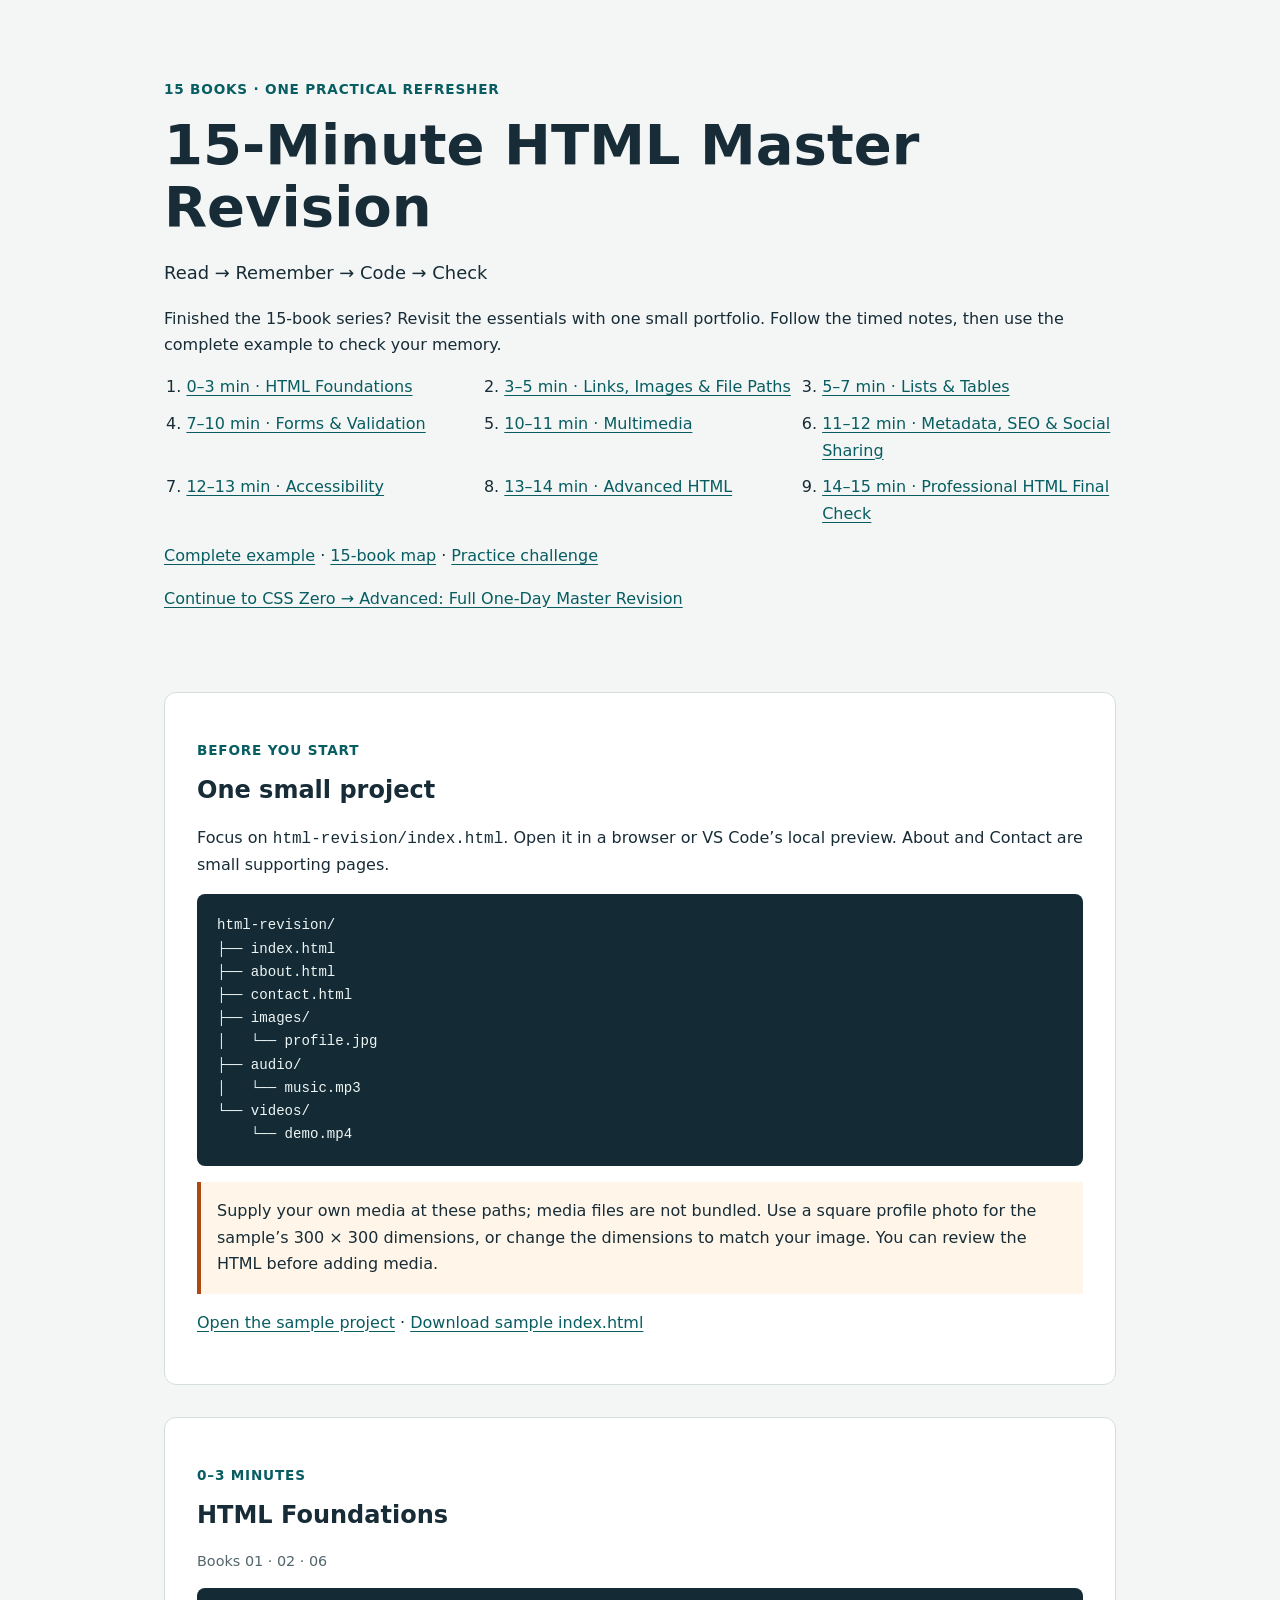
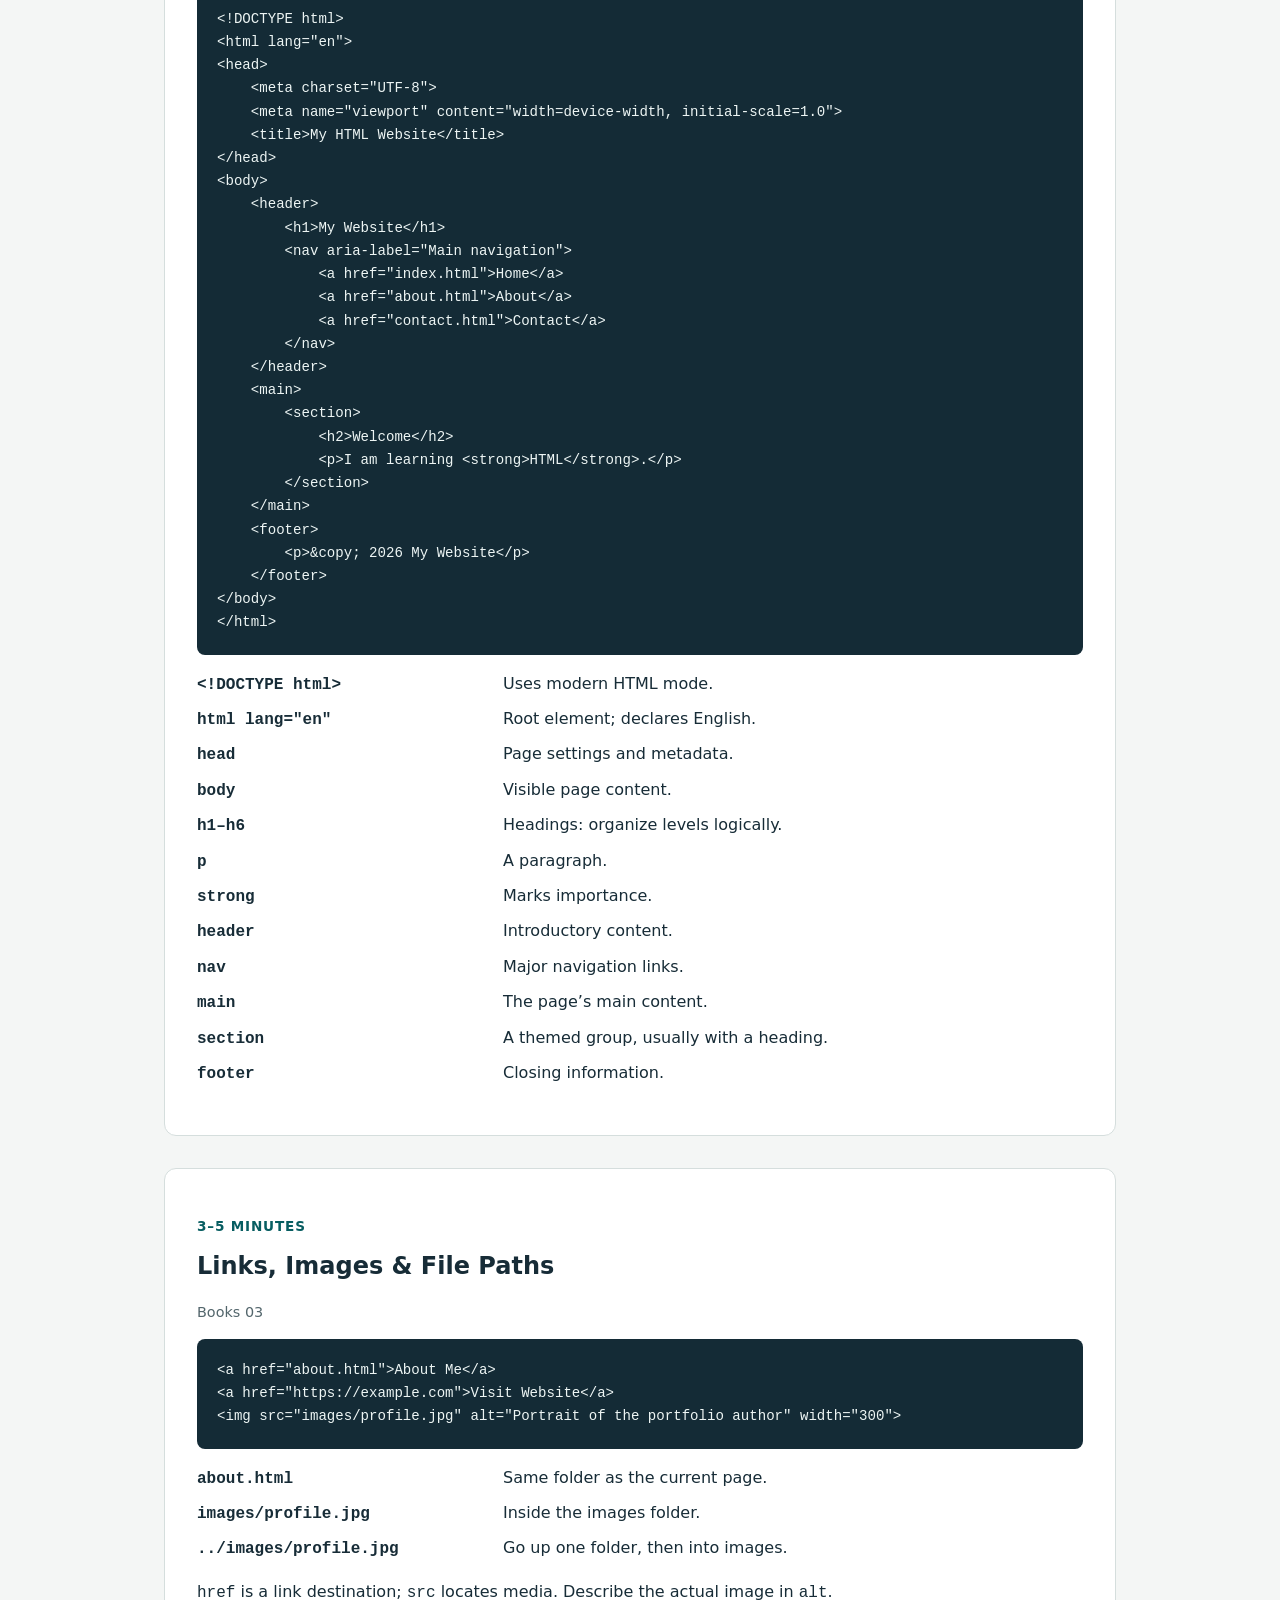
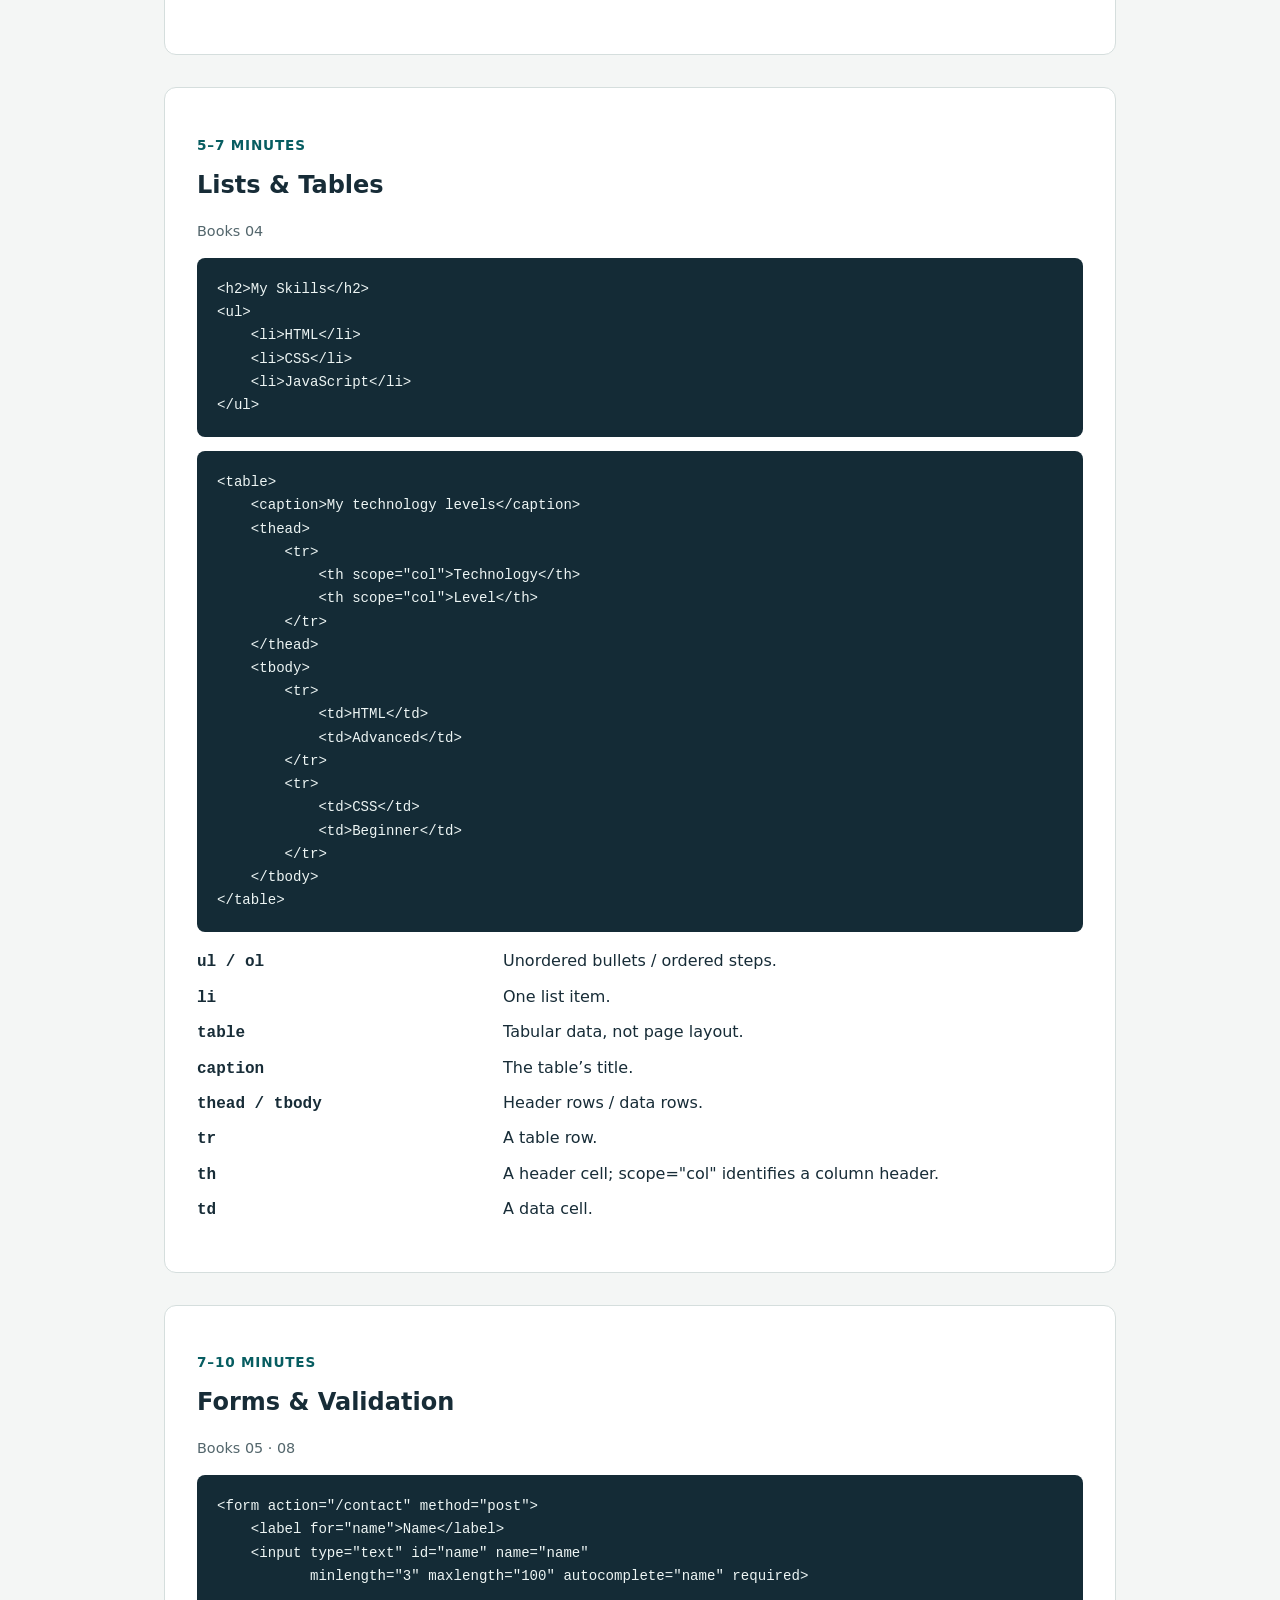
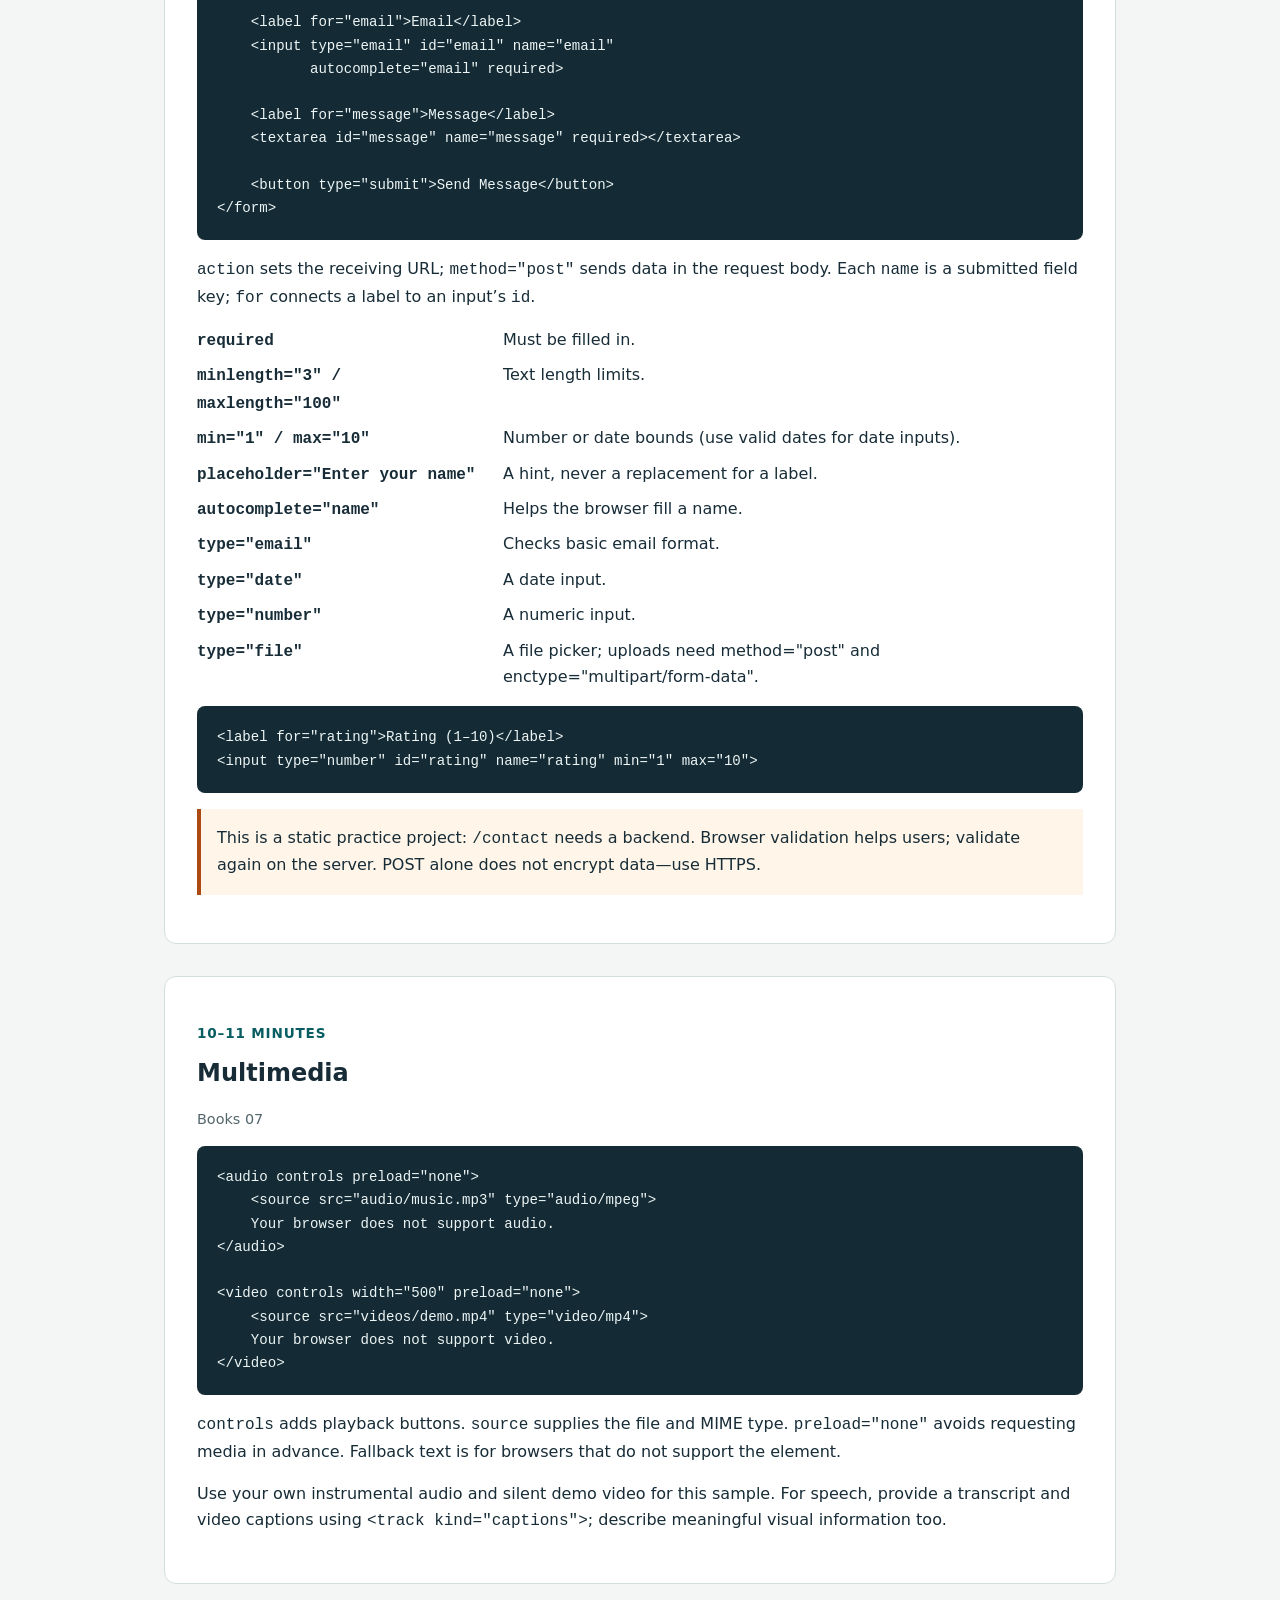
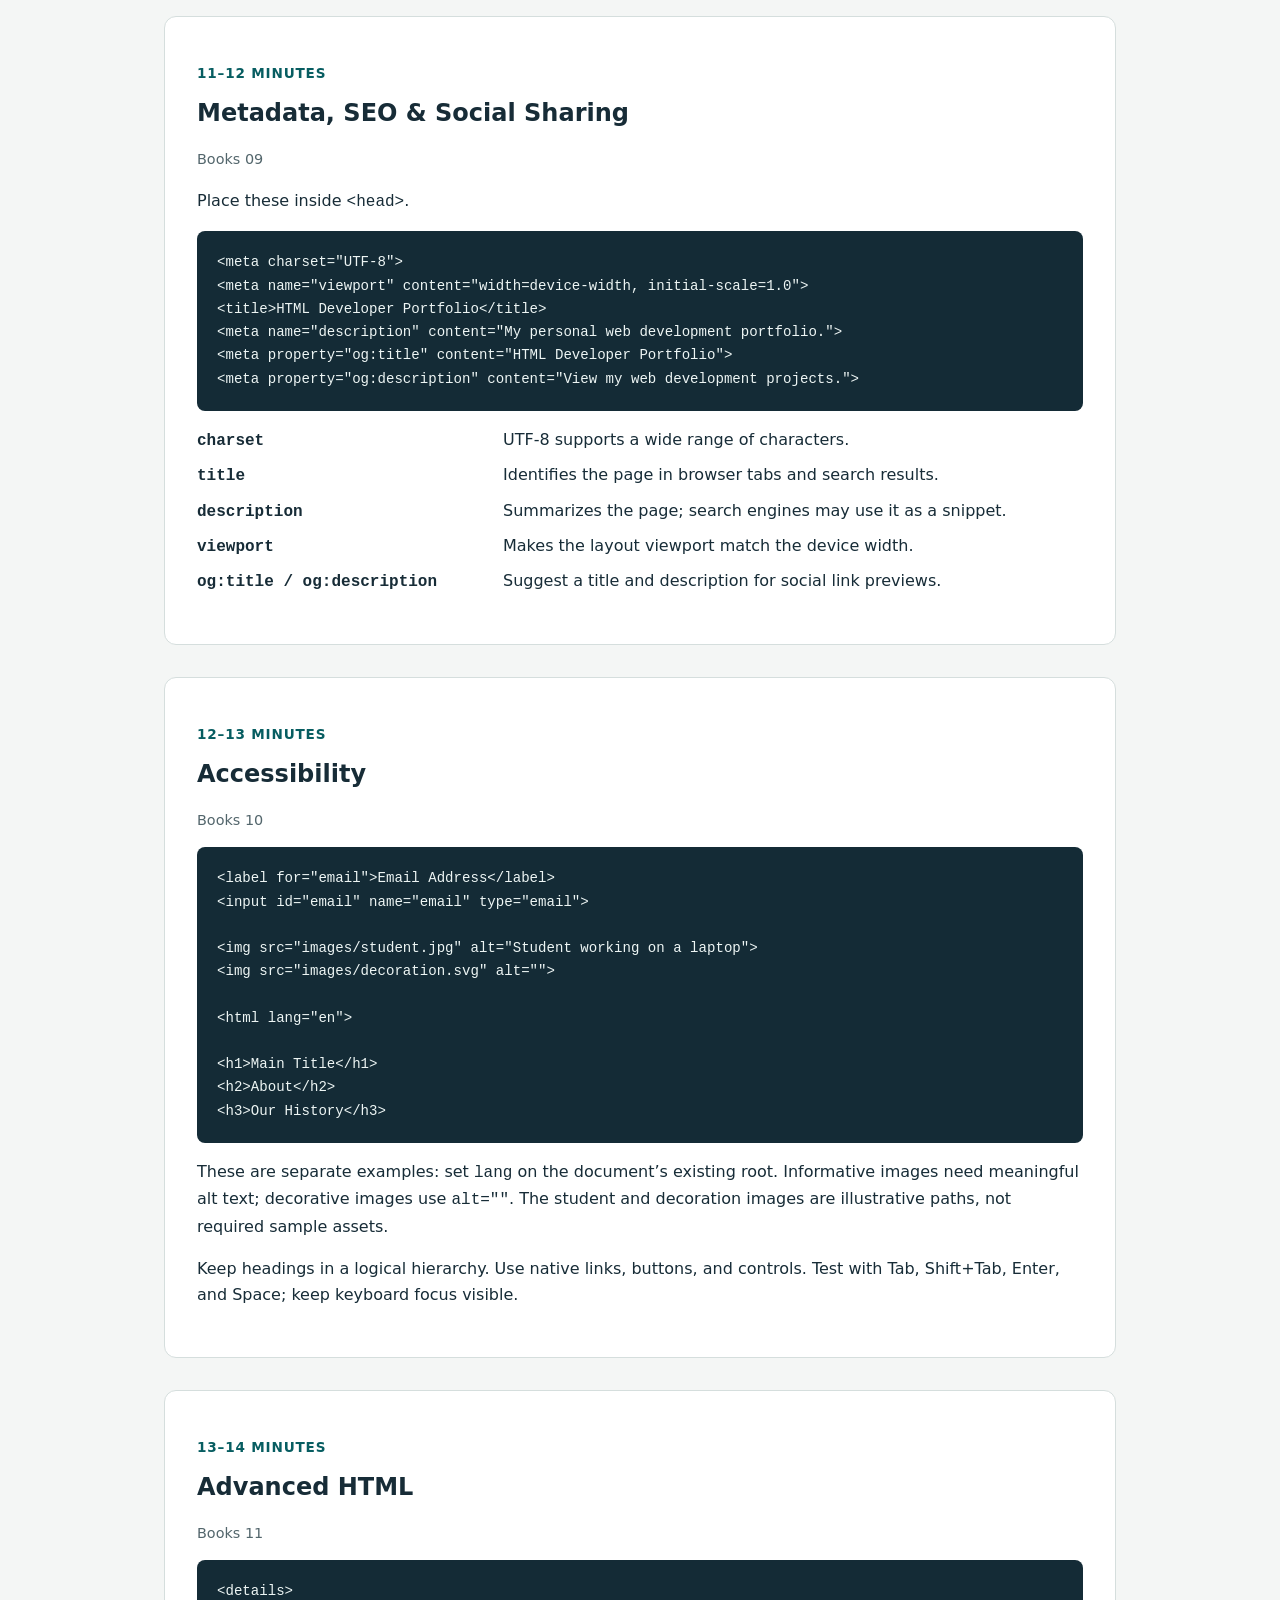
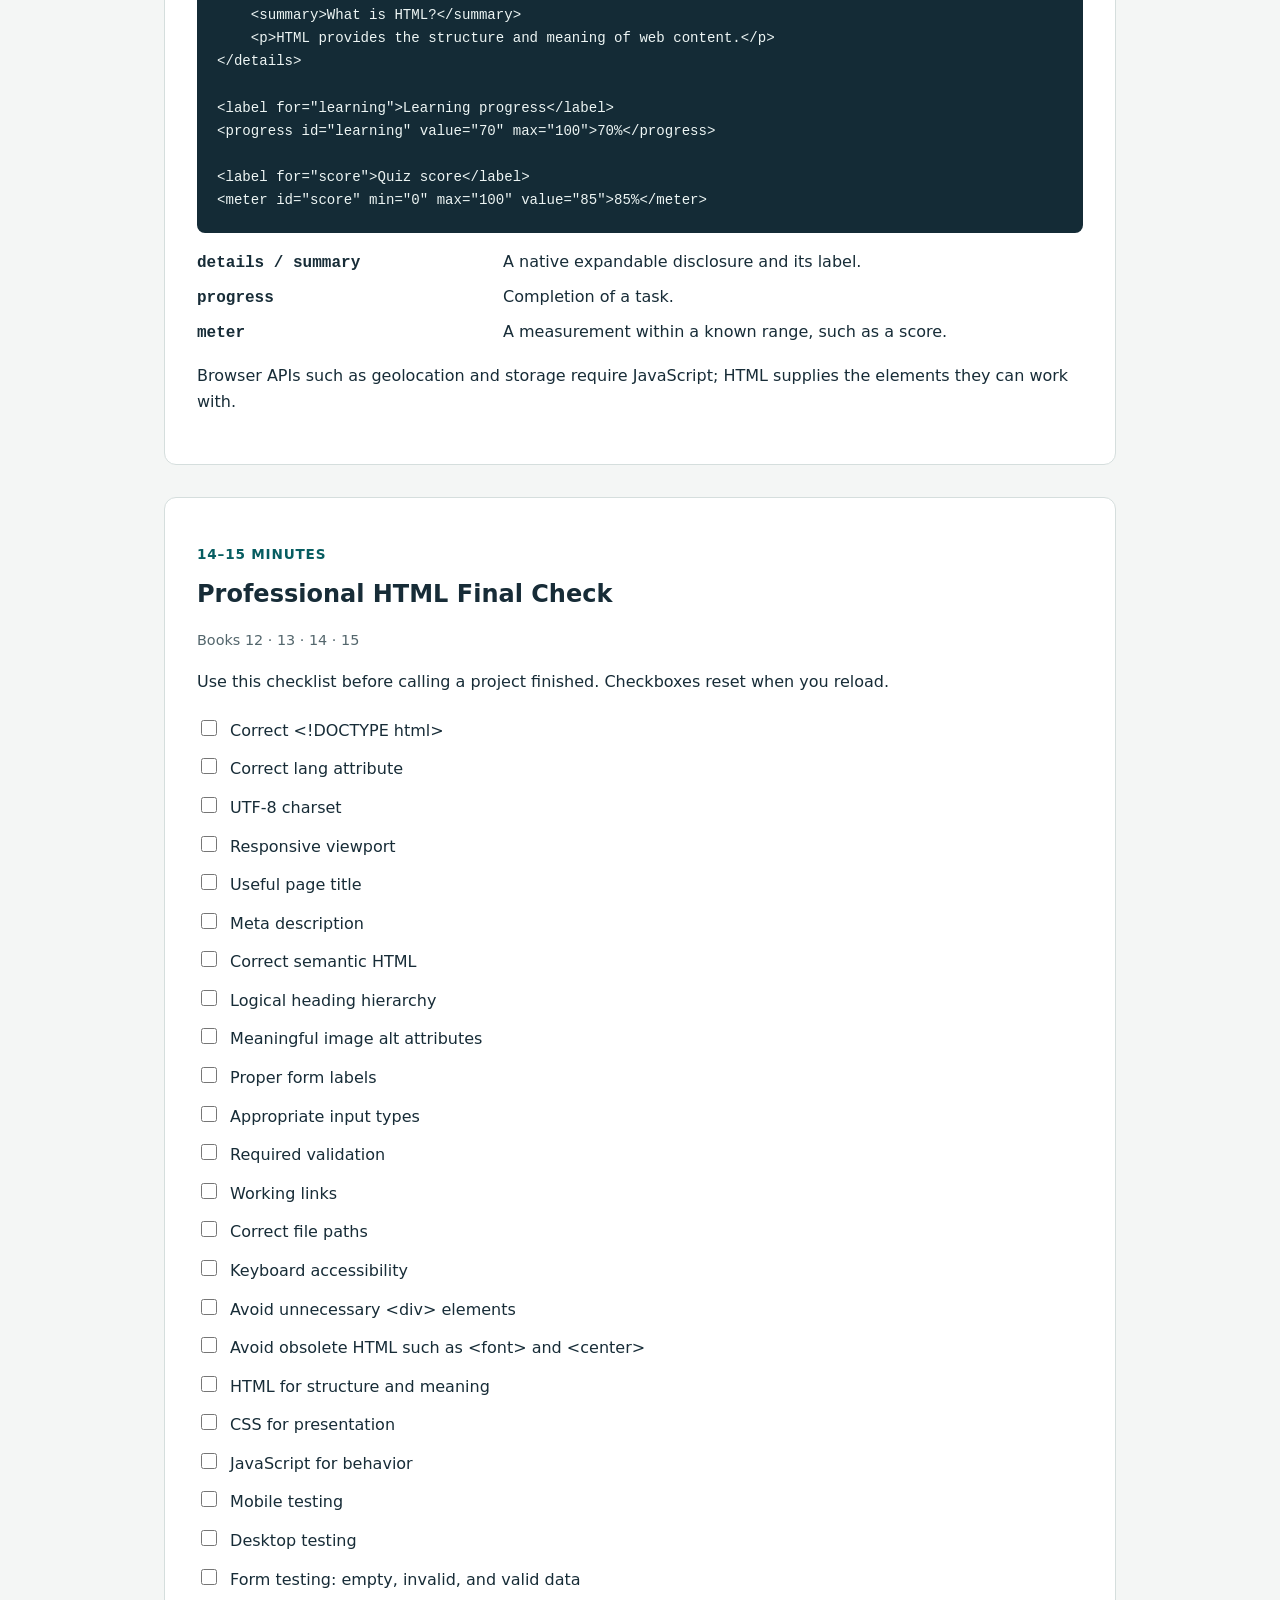
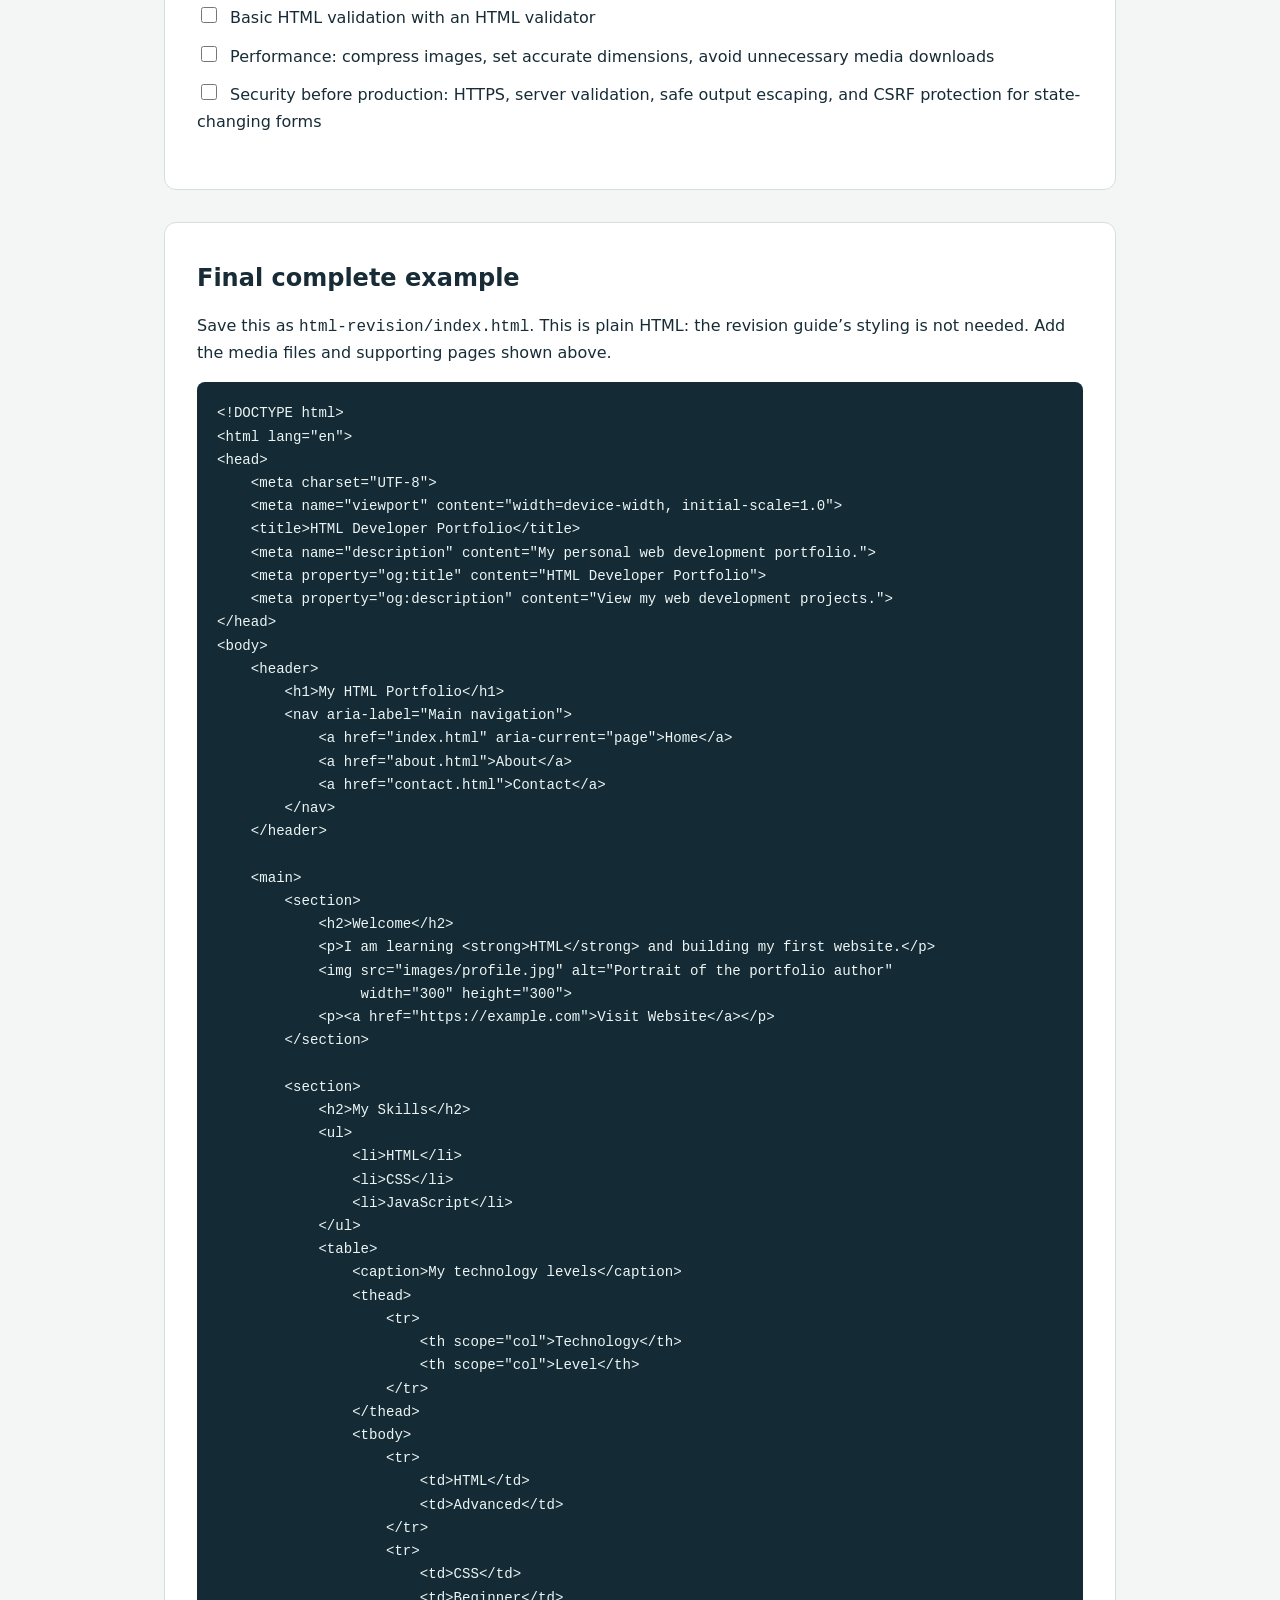
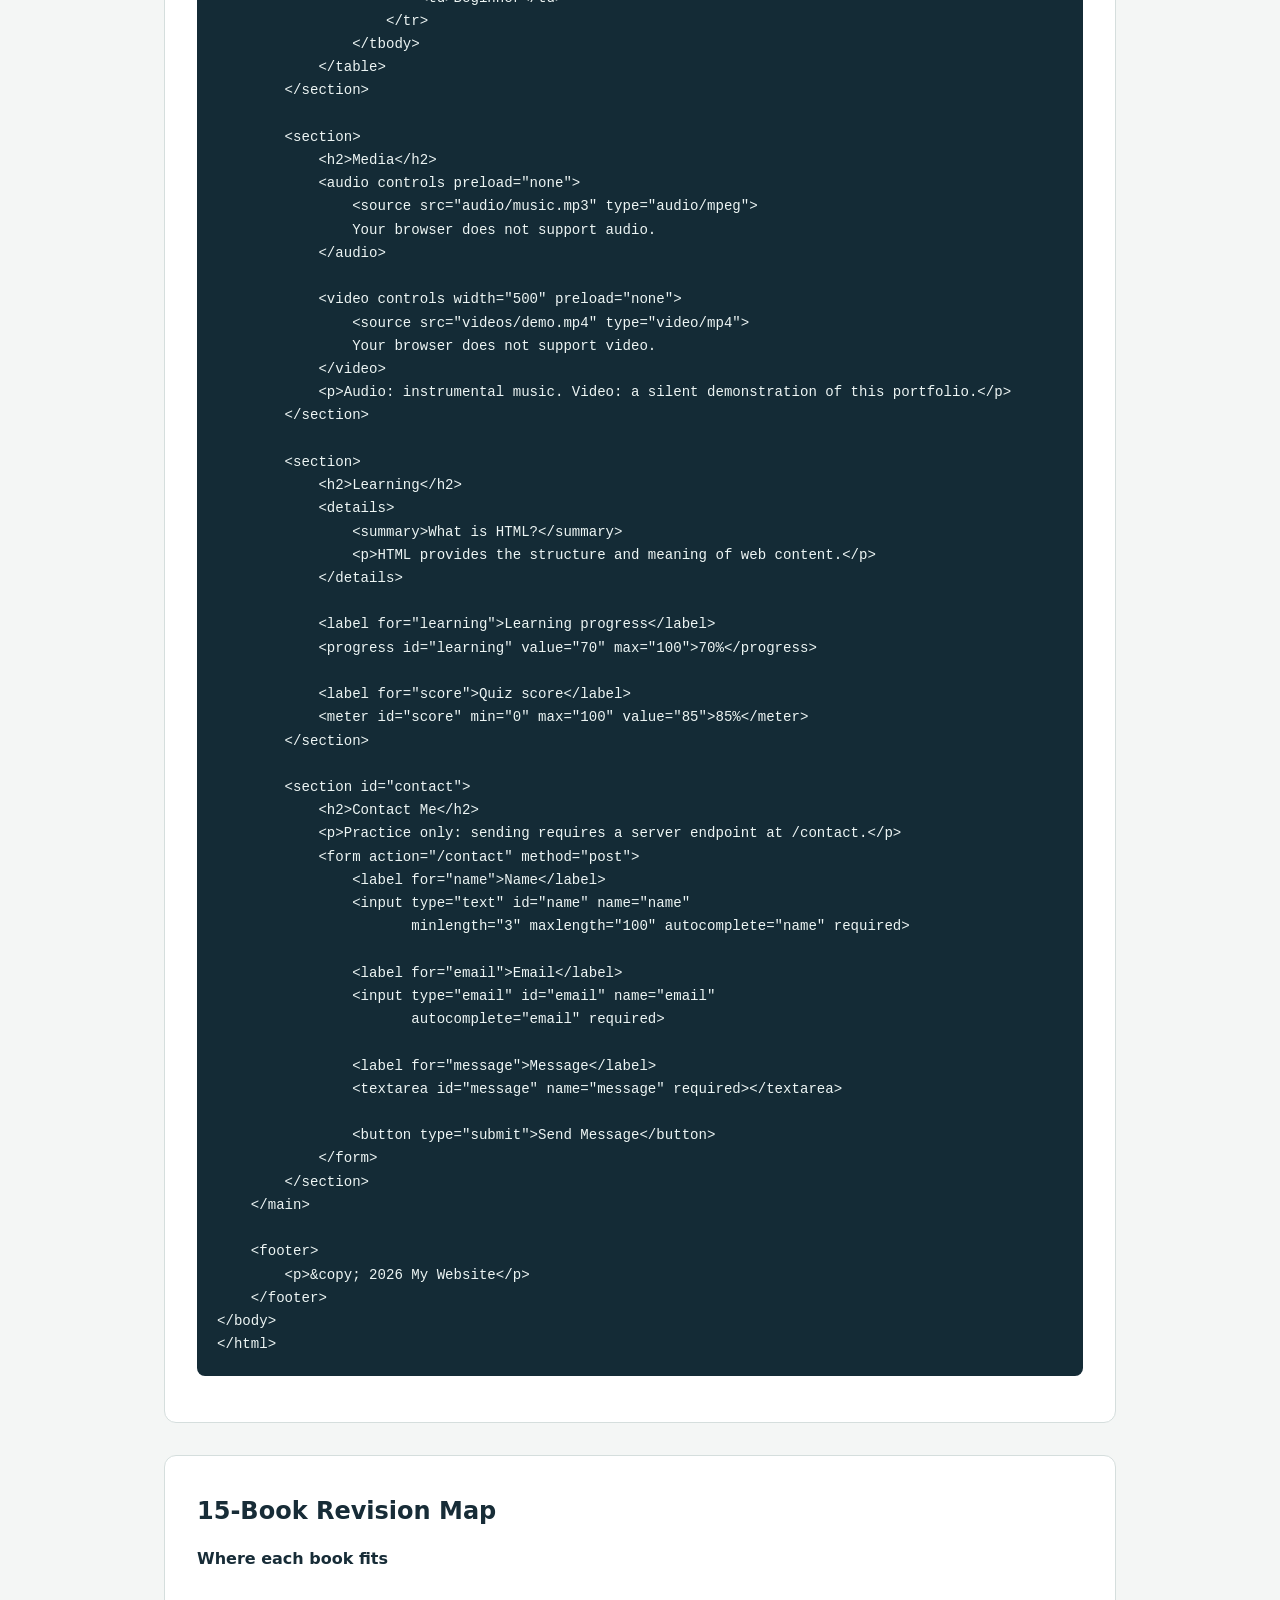
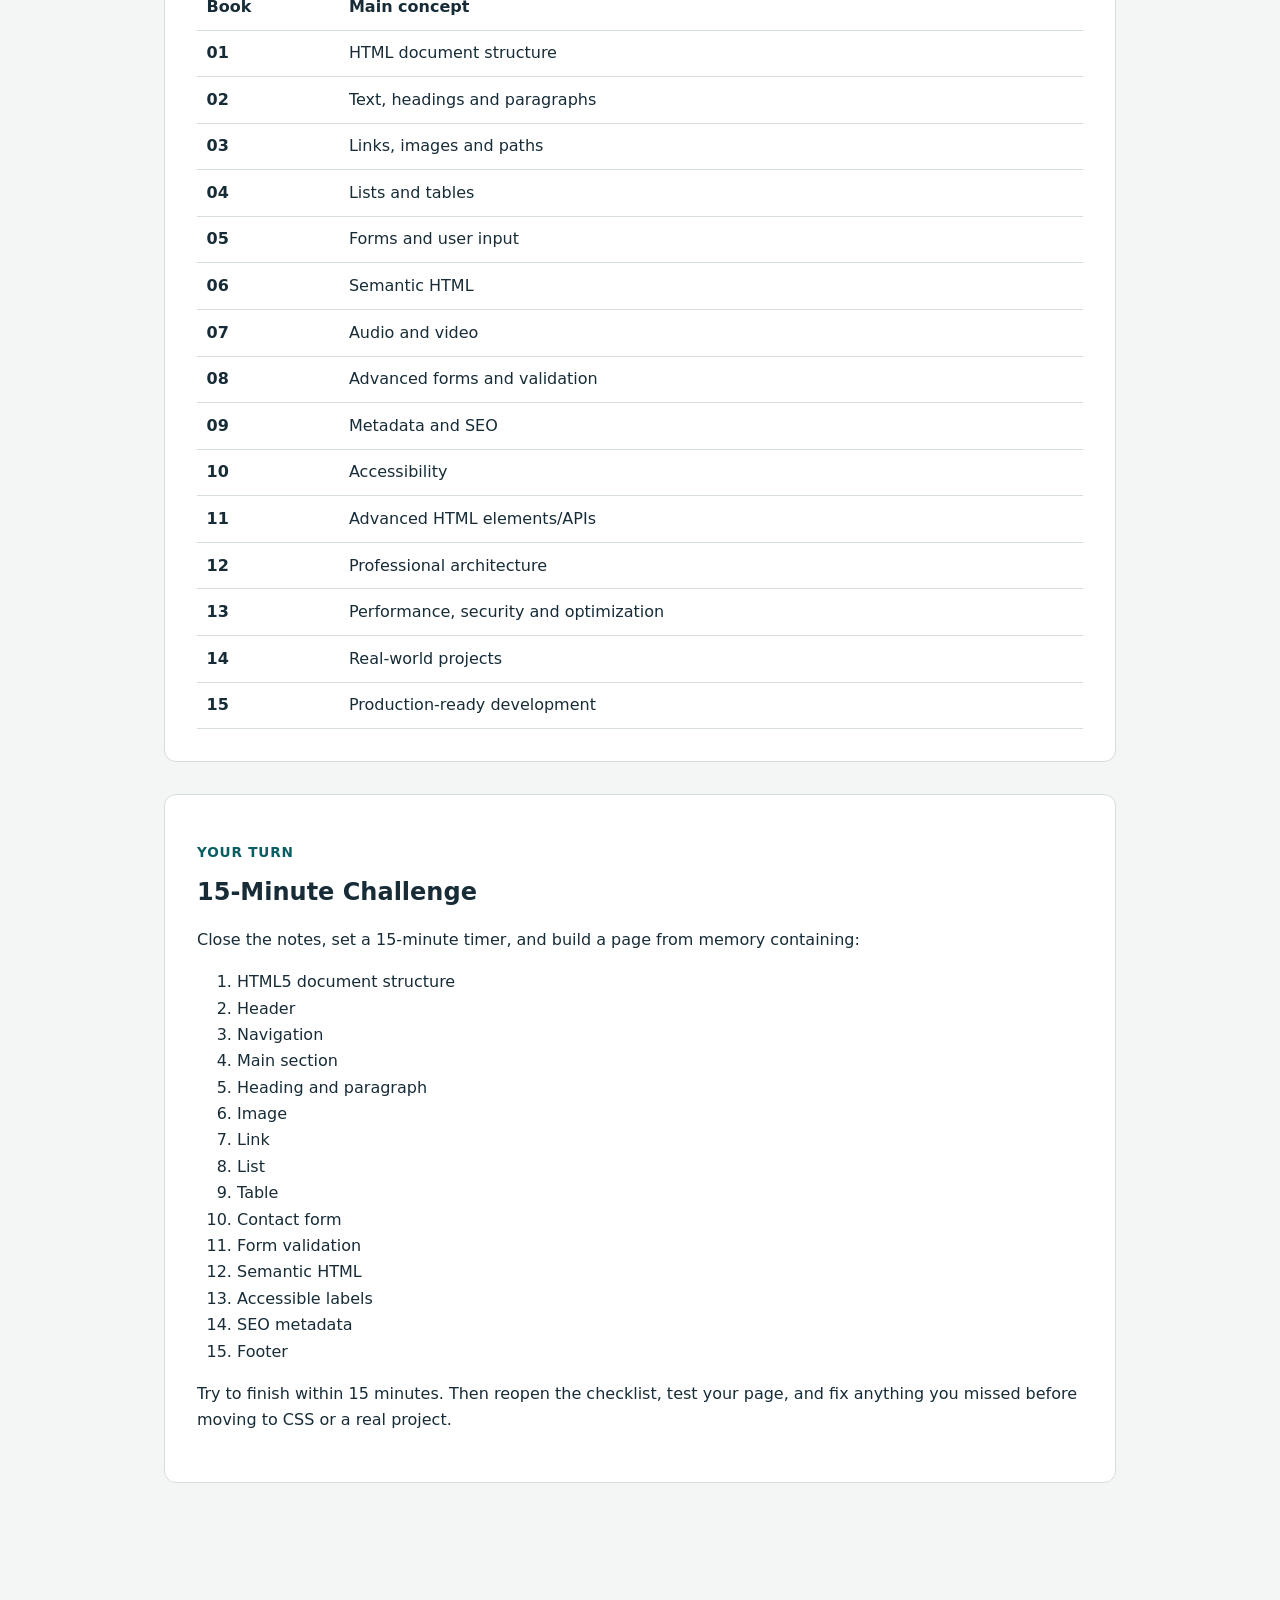
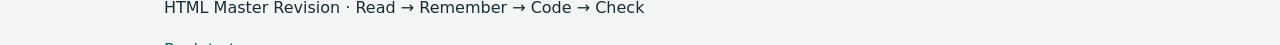
==== commit daa9431a: "full css" ====
--- a/index.html
+++ b/index.html
@@ -219,6 +219,7 @@
         <a href="#book-map">15-book map</a> ·
         <a href="#challenge">Practice challenge</a>
       </p>
+      <p><a href="css-revision.html">Continue to CSS Zero &rarr; Advanced: Full One-Day Master Revision</a></p>
     </header>
     <main id="revision">
       <section aria-labelledby="setup-title">
